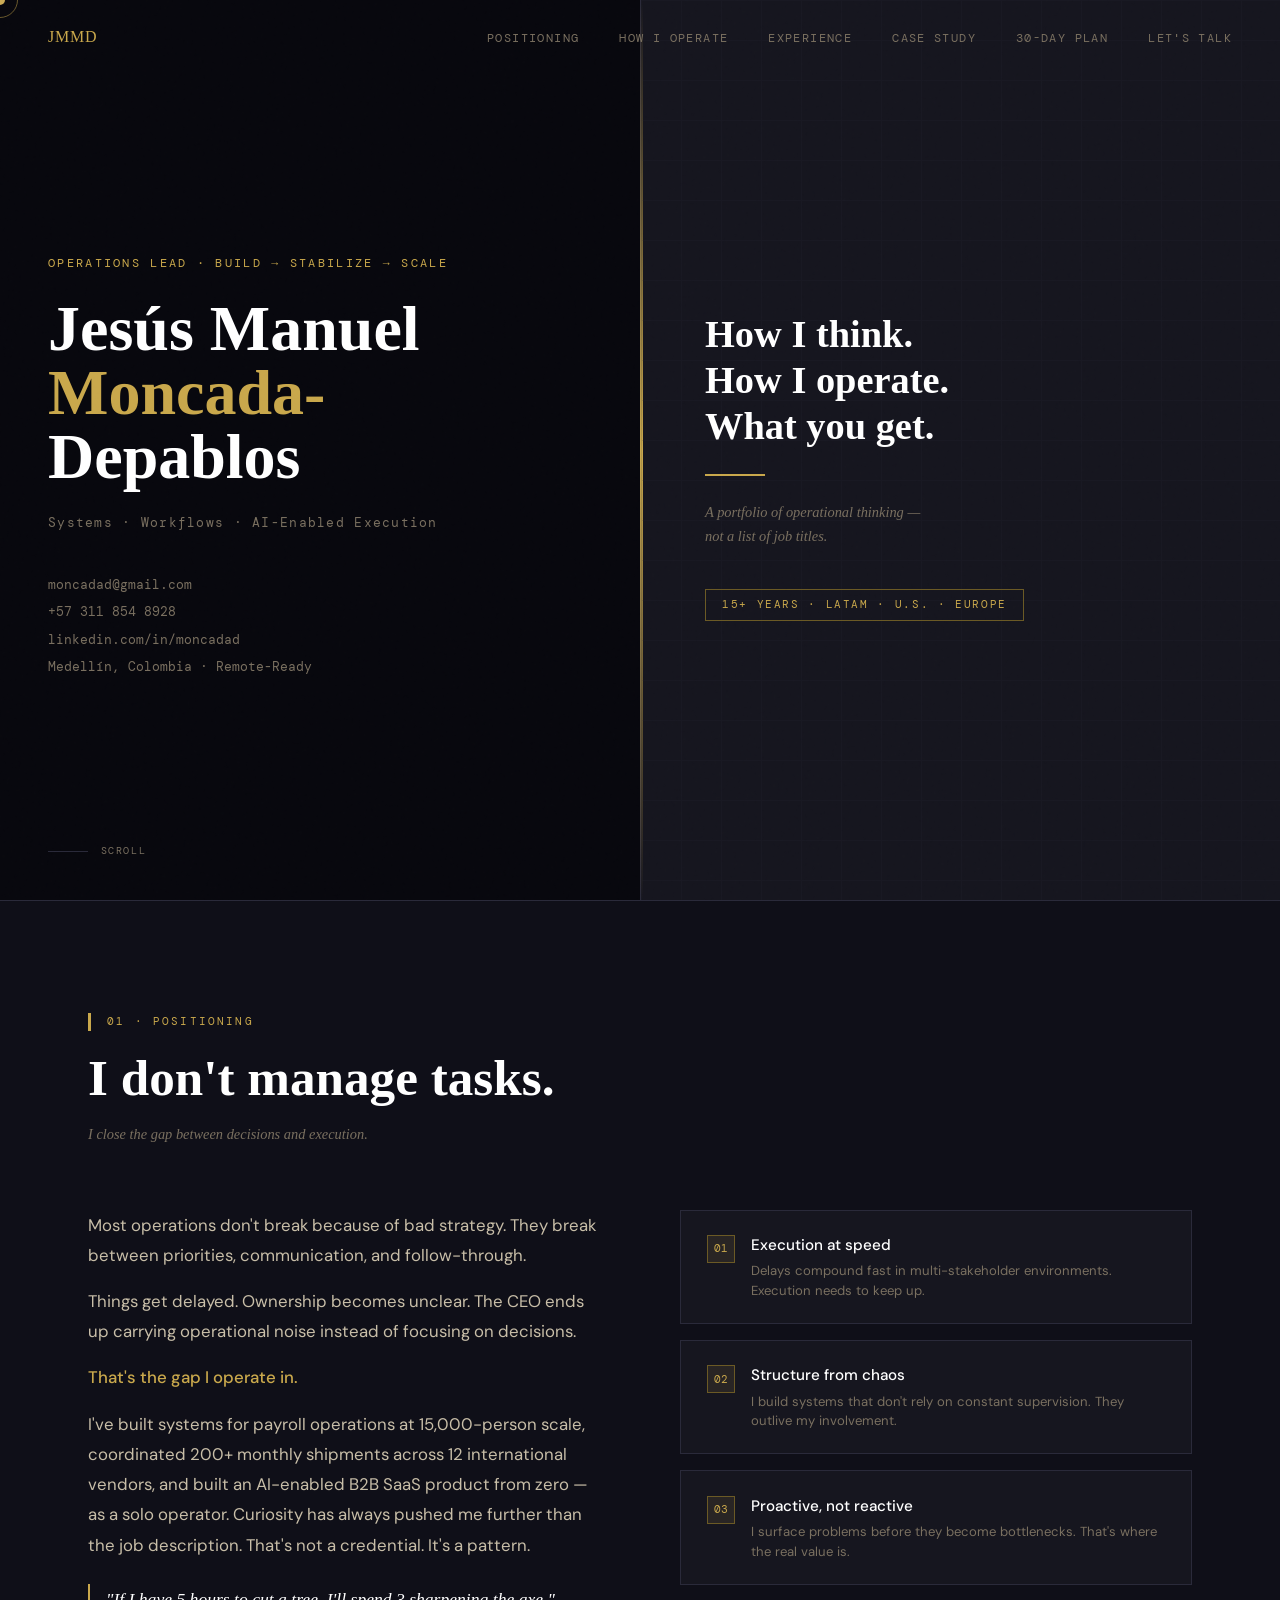
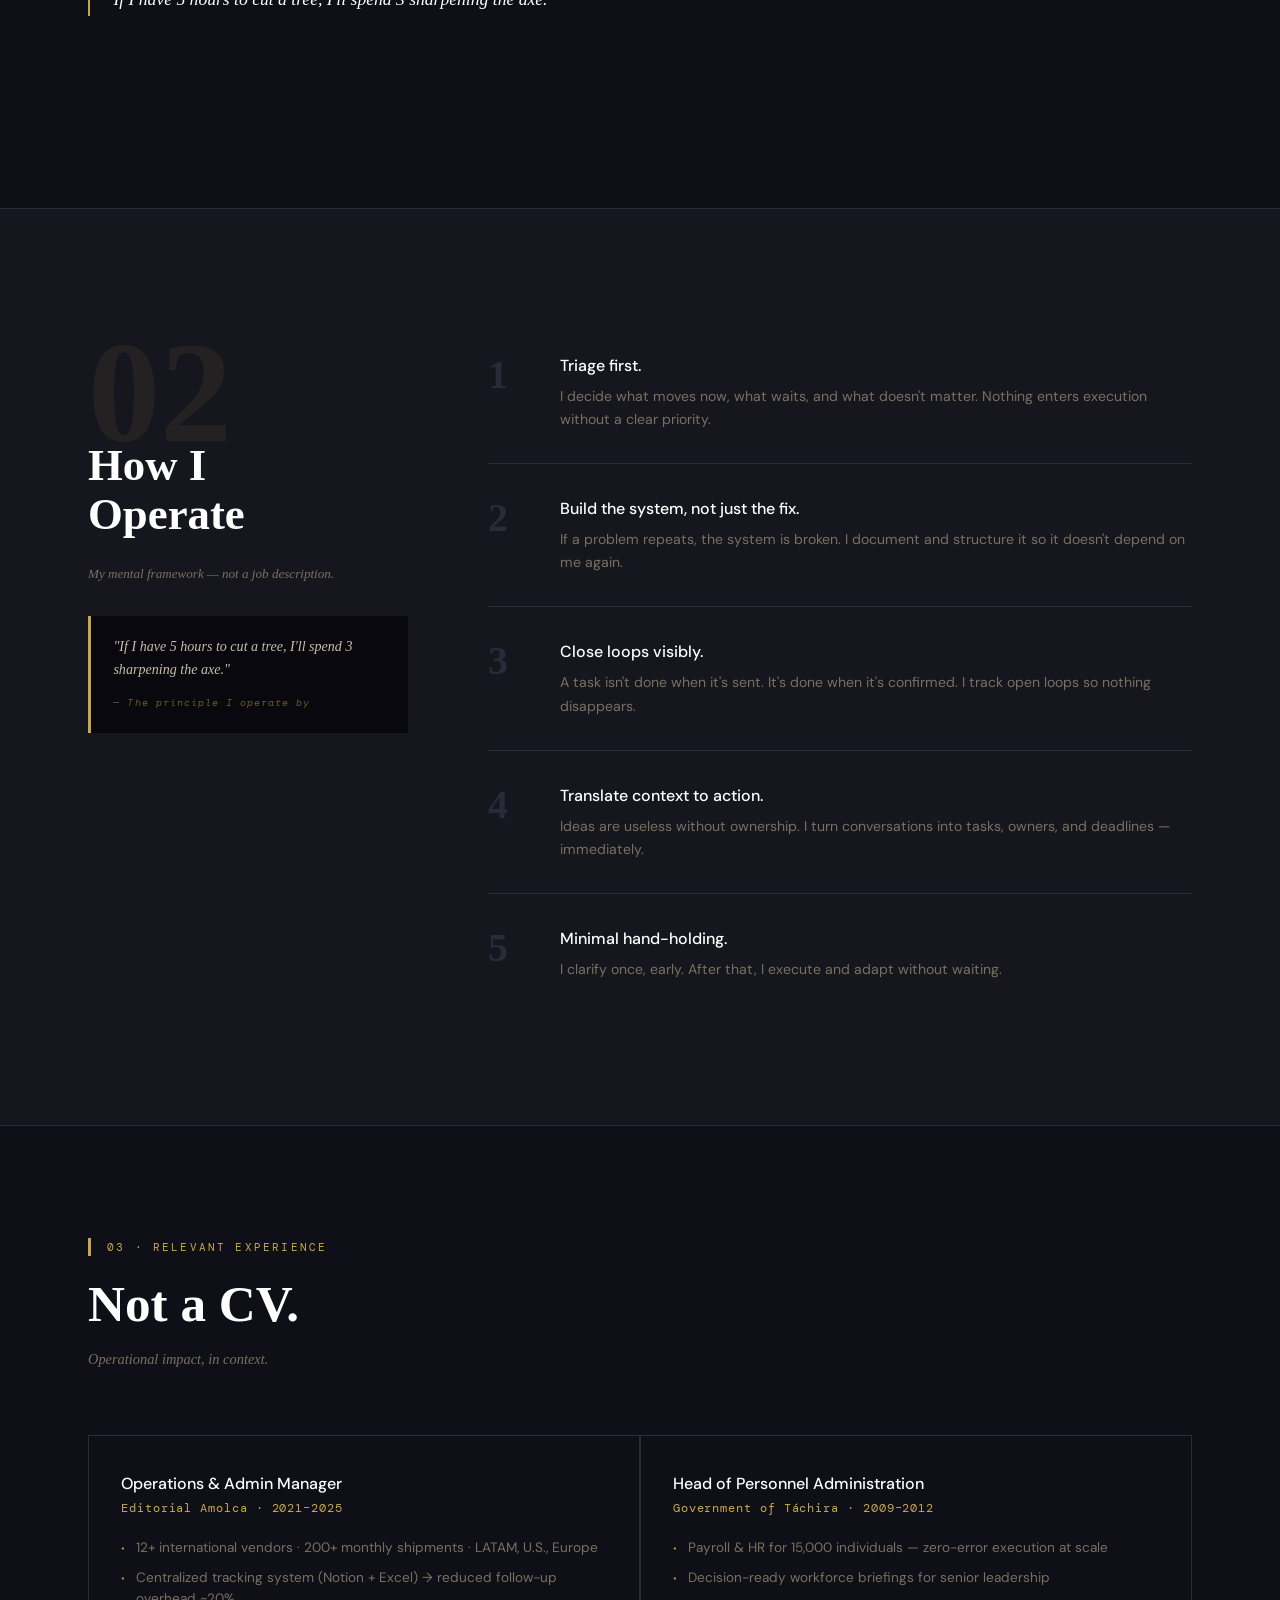
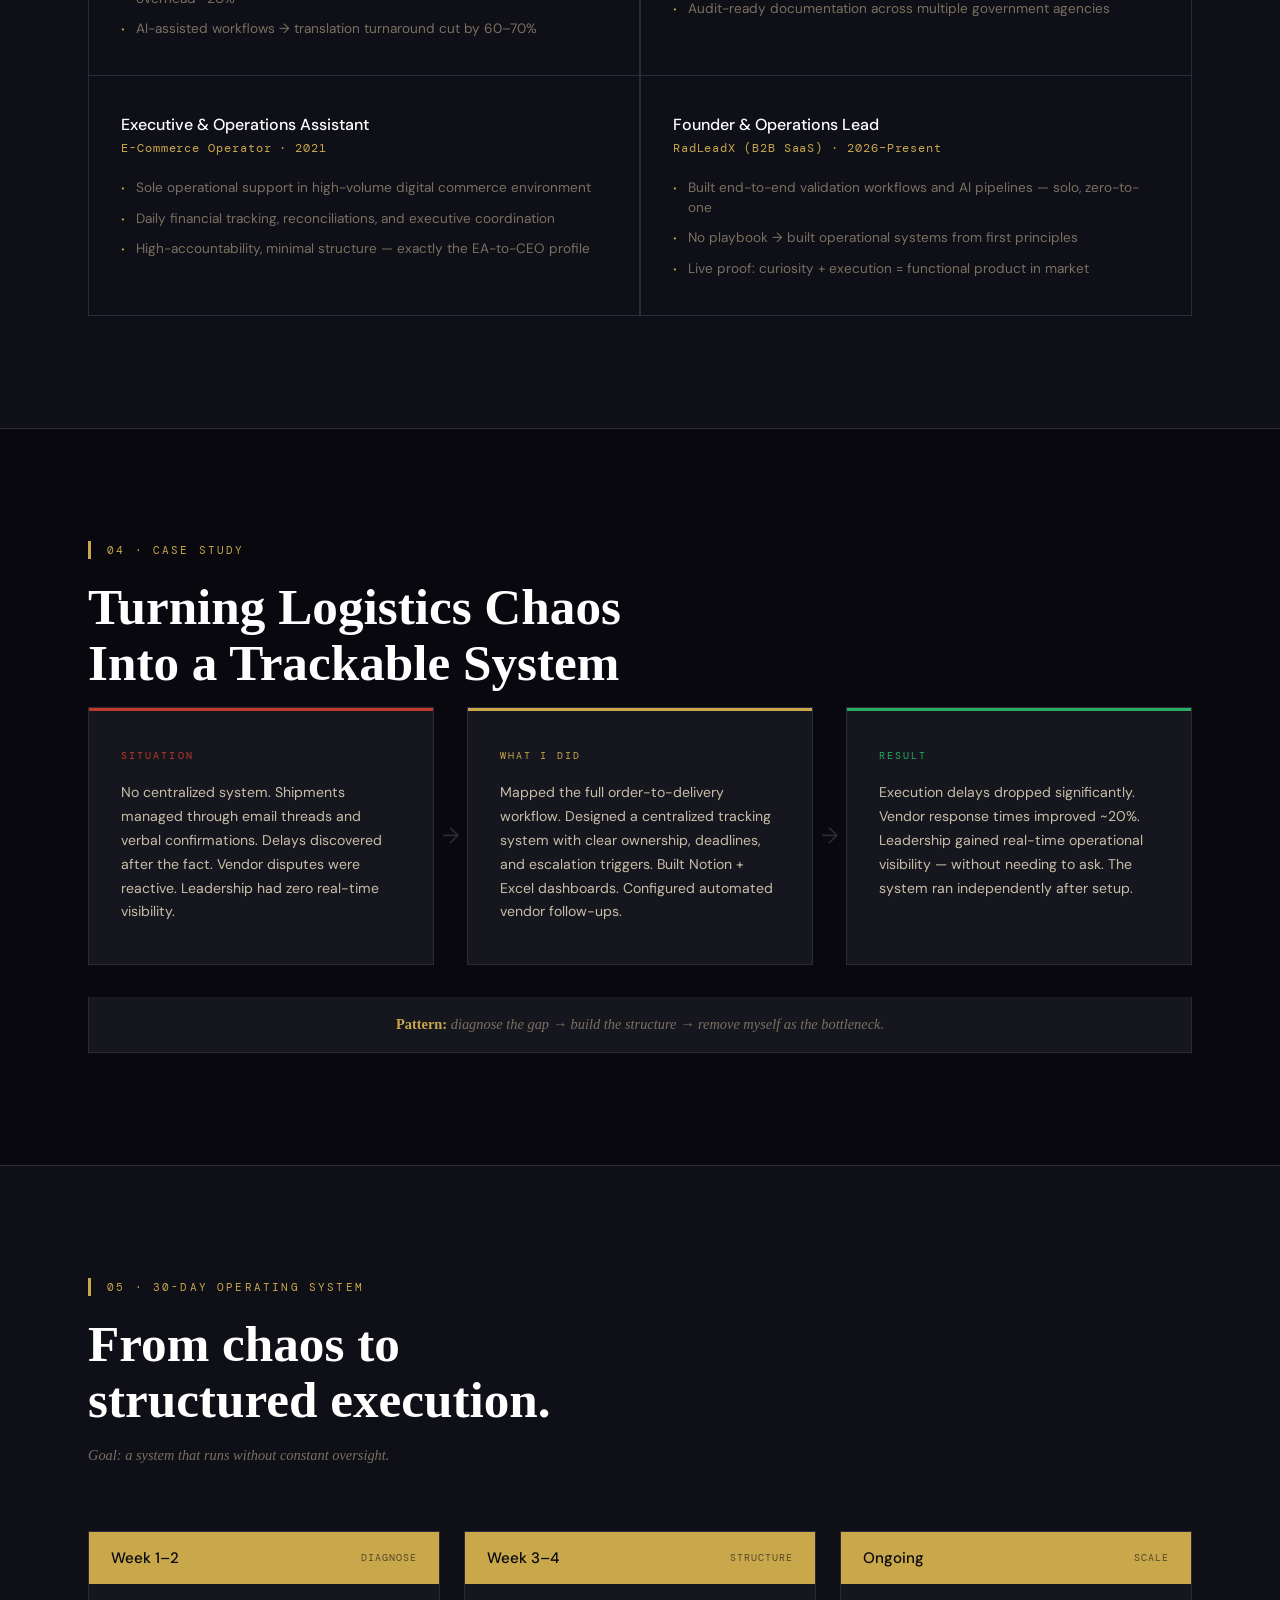
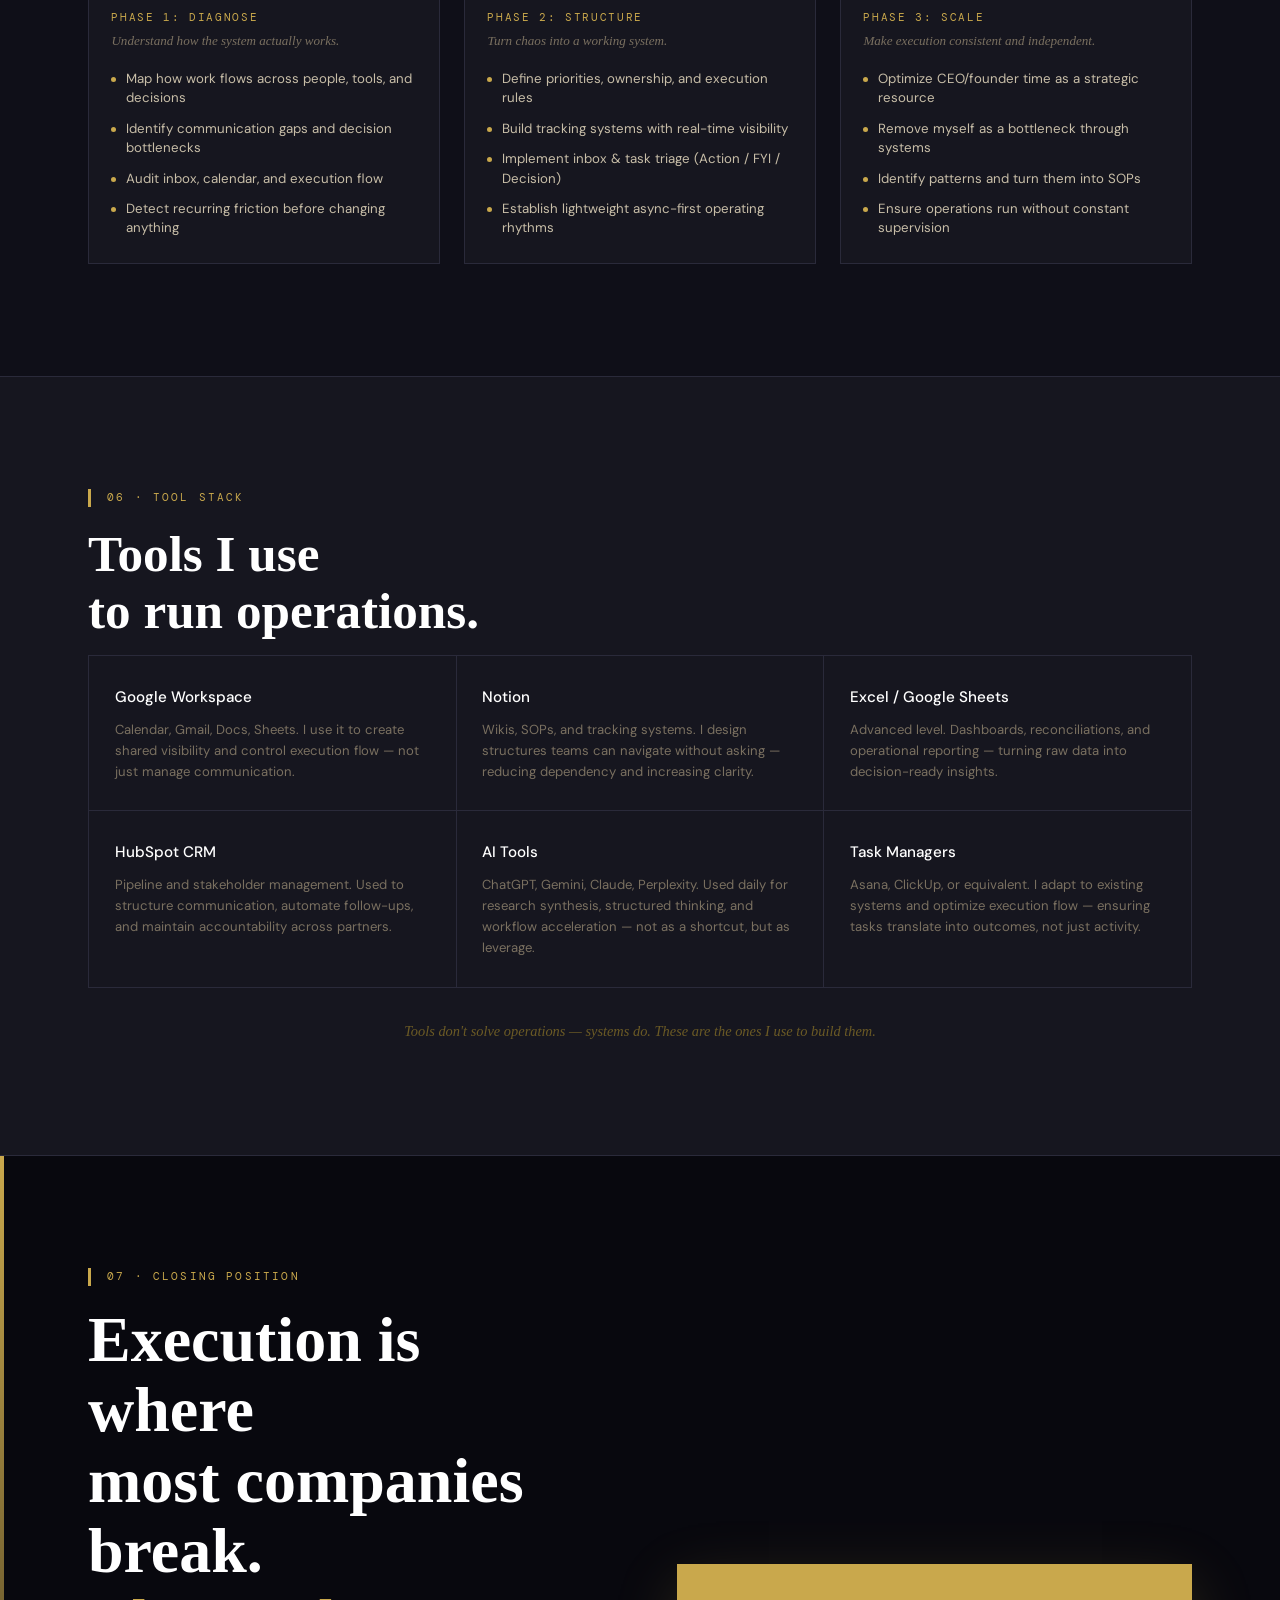
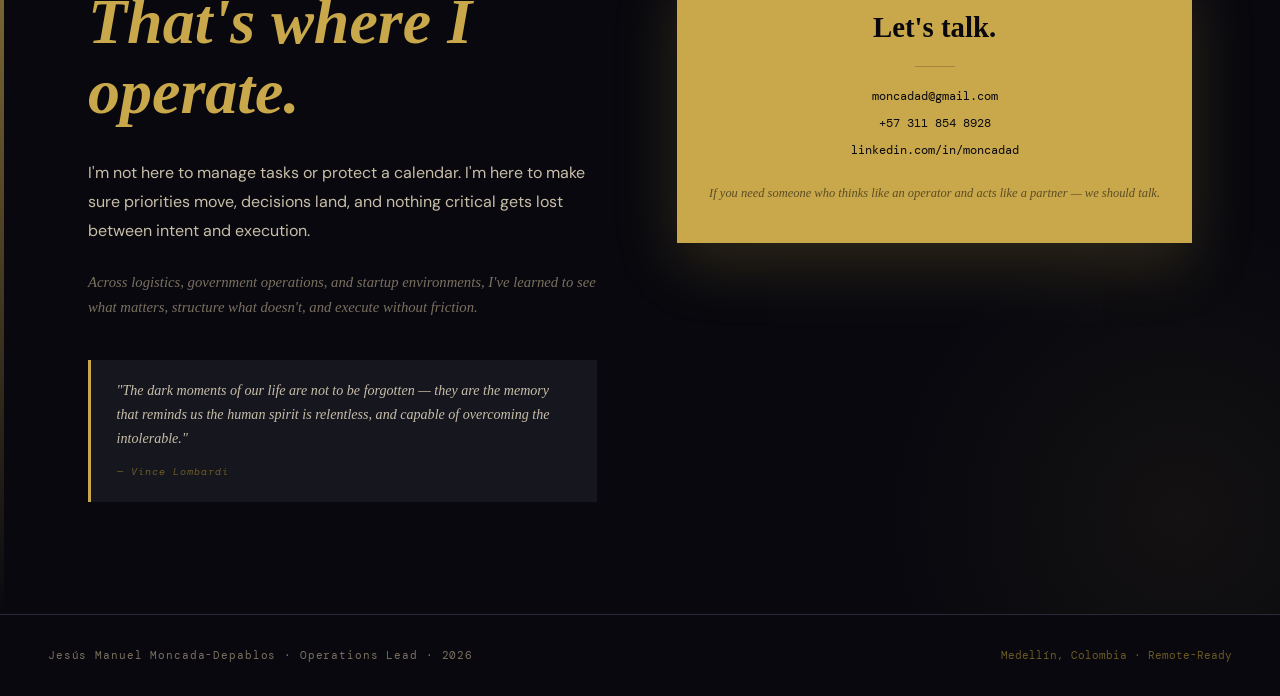
==== index.html @ ebe4233e "Initialize portfolio project with separate HTML, CSS, JS and GitHub Pages action Co-authored-by: mon" ====
<!DOCTYPE html>
<html lang="en">
<head>
<meta charset="UTF-8">
<meta name="viewport" content="width=device-width, initial-scale=1.0">
<title>Jesús Manuel Moncada-Depablos — Operations Lead</title>
<link rel="preconnect" href="https://fonts.googleapis.com">
<link rel="preconnect" href="https://fonts.gstatic.com" crossorigin>
<link href="https://fonts.googleapis.com/css2?family=DM+Sans:wght@300;400;500&family=DM+Mono:wght@400;500&display=swap" rel="stylesheet">
<link rel="stylesheet" href="style.css">
</head>
<body>

<!-- Custom cursor -->
<div class="cursor" id="cursor"></div>
<div class="cursor-ring" id="cursorRing"></div>

<!-- Progress bar -->
<div id="progress"></div>

<!-- Navigation -->
<nav id="nav">
  <a class="nav-logo" href="#hero">JMMD</a>
  <ul class="nav-links">
    <li><a href="#positioning">Positioning</a></li>
    <li><a href="#operate">How I Operate</a></li>
    <li><a href="#experience">Experience</a></li>
    <li><a href="#casestudy">Case Study</a></li>
    <li><a href="#system">30-Day Plan</a></li>
    <li><a href="#closing">Let's Talk</a></li>
  </ul>
</nav>

<!-- ══ HERO ══════════════════════════════════════════════════════ -->
<section id="hero">
  <div class="hero-left">
    <div class="hero-eyebrow">Operations Lead · Build → Stabilize → Scale</div>
    <h1 class="hero-name">Jesús Manuel<br><span>Moncada-</span><br>Depablos</h1>
    <div class="hero-role">Systems · Workflows · AI-Enabled Execution</div>
    <div class="hero-contact">
      <a href="mailto:moncadad@gmail.com">moncadad@gmail.com</a>
      <a href="tel:+573118548928">+57 311 854 8928</a>
      <a href="https://linkedin.com/in/moncadad" target="_blank">linkedin.com/in/moncadad</a>
      <a>Medellín, Colombia · Remote-Ready</a>
    </div>
    <div class="scroll-hint">
      <div class="scroll-line"></div>
      <span>Scroll</span>
    </div>
  </div>
  <div class="hero-right">
    <h2 class="hero-statement">How I think.<br>How I operate.<br>What you get.</h2>
    <div class="hero-divider"></div>
    <p class="hero-sub">A portfolio of operational thinking —<br>not a list of job titles.</p>
    <div class="hero-tag">15+ Years · LATAM · U.S. · Europe</div>
  </div>
</section>

<!-- ══ 01 POSITIONING ═════════════════════════════════════════════ -->
<section id="positioning">
  <div class="section-inner">
    <div class="section-tag reveal">01 · Positioning</div>
    <h2 class="section-title reveal">I don't manage tasks.</h2>
    <p class="section-sub reveal">I close the gap between decisions and execution.</p>

    <div class="positioning-grid">
      <div class="positioning-body reveal">
        <p>Most operations don't break because of bad strategy. They break between priorities, communication, and follow-through.</p>
        <p>Things get delayed. Ownership becomes unclear. The CEO ends up carrying operational noise instead of focusing on decisions.</p>
        <p><strong>That's the gap I operate in.</strong></p>
        <p>I've built systems for payroll operations at 15,000-person scale, coordinated 200+ monthly shipments across 12 international vendors, and built an AI-enabled B2B SaaS product from zero — as a solo operator. Curiosity has always pushed me further than the job description. That's not a credential. It's a pattern.</p>
        <p>"If I have 5 hours to cut a tree, I'll spend 3 sharpening the axe."</p>
      </div>

      <div class="pillars">
        <div class="pillar reveal reveal-delay-1">
          <div class="pillar-num">01</div>
          <div>
            <div class="pillar-title">Execution at speed</div>
            <div class="pillar-desc">Delays compound fast in multi-stakeholder environments. Execution needs to keep up.</div>
          </div>
        </div>
        <div class="pillar reveal reveal-delay-2">
          <div class="pillar-num">02</div>
          <div>
            <div class="pillar-title">Structure from chaos</div>
            <div class="pillar-desc">I build systems that don't rely on constant supervision. They outlive my involvement.</div>
          </div>
        </div>
        <div class="pillar reveal reveal-delay-3">
          <div class="pillar-num">03</div>
          <div>
            <div class="pillar-title">Proactive, not reactive</div>
            <div class="pillar-desc">I surface problems before they become bottlenecks. That's where the real value is.</div>
          </div>
        </div>
      </div>
    </div>
  </div>
</section>

<!-- ══ 02 HOW I OPERATE ═══════════════════════════════════════════ -->
<section id="operate">
  <div class="section-inner">
    <div class="operate-layout">
      <div class="operate-sidebar reveal">
        <div class="operate-number">02</div>
        <h2 class="operate-title">How I<br>Operate</h2>
        <p class="operate-subtitle">My mental framework — not a job description.</p>
        <div class="axe-quote">
          <p>"If I have 5 hours to cut a tree, I'll spend 3 sharpening the axe."</p>
          <cite>— The principle I operate by</cite>
        </div>
      </div>

      <div class="principles">
        <div class="principle reveal reveal-delay-1">
          <div class="principle-num">1</div>
          <div>
            <div class="principle-label">Triage first.</div>
            <div class="principle-desc">I decide what moves now, what waits, and what doesn't matter. Nothing enters execution without a clear priority.</div>
          </div>
        </div>
        <div class="principle reveal reveal-delay-2">
          <div class="principle-num">2</div>
          <div>
            <div class="principle-label">Build the system, not just the fix.</div>
            <div class="principle-desc">If a problem repeats, the system is broken. I document and structure it so it doesn't depend on me again.</div>
          </div>
        </div>
        <div class="principle reveal reveal-delay-3">
          <div class="principle-num">3</div>
          <div>
            <div class="principle-label">Close loops visibly.</div>
            <div class="principle-desc">A task isn't done when it's sent. It's done when it's confirmed. I track open loops so nothing disappears.</div>
          </div>
        </div>
        <div class="principle reveal reveal-delay-4">
          <div class="principle-num">4</div>
          <div>
            <div class="principle-label">Translate context to action.</div>
            <div class="principle-desc">Ideas are useless without ownership. I turn conversations into tasks, owners, and deadlines — immediately.</div>
          </div>
        </div>
        <div class="principle reveal reveal-delay-5">
          <div class="principle-num">5</div>
          <div>
            <div class="principle-label">Minimal hand-holding.</div>
            <div class="principle-desc">I clarify once, early. After that, I execute and adapt without waiting.</div>
          </div>
        </div>
      </div>
    </div>
  </div>
</section>

<!-- ══ 03 EXPERIENCE ══════════════════════════════════════════════ -->
<section id="experience">
  <div class="section-inner">
    <div class="section-tag reveal">03 · Relevant Experience</div>
    <h2 class="section-title reveal">Not a CV.</h2>
    <p class="section-sub reveal">Operational impact, in context.</p>

    <div class="exp-grid">
      <div class="exp-card reveal reveal-delay-1">
        <div class="exp-role">Operations & Admin Manager</div>
        <div class="exp-company">Editorial Amolca · 2021–2025</div>
        <ul class="exp-bullets">
          <li>12+ international vendors · 200+ monthly shipments · LATAM, U.S., Europe</li>
          <li>Centralized tracking system (Notion + Excel) → reduced follow-up overhead ~20%</li>
          <li>AI-assisted workflows → translation turnaround cut by 60–70%</li>
        </ul>
      </div>
      <div class="exp-card reveal reveal-delay-2">
        <div class="exp-role">Head of Personnel Administration</div>
        <div class="exp-company">Government of Táchira · 2009–2012</div>
        <ul class="exp-bullets">
          <li>Payroll & HR for 15,000 individuals — zero-error execution at scale</li>
          <li>Decision-ready workforce briefings for senior leadership</li>
          <li>Audit-ready documentation across multiple government agencies</li>
        </ul>
      </div>
      <div class="exp-card reveal reveal-delay-3">
        <div class="exp-role">Executive & Operations Assistant</div>
        <div class="exp-company">E-Commerce Operator · 2021</div>
        <ul class="exp-bullets">
          <li>Sole operational support in high-volume digital commerce environment</li>
          <li>Daily financial tracking, reconciliations, and executive coordination</li>
          <li>High-accountability, minimal structure — exactly the EA-to-CEO profile</li>
        </ul>
      </div>
      <div class="exp-card reveal reveal-delay-4">
        <div class="exp-role">Founder & Operations Lead</div>
        <div class="exp-company">RadLeadX (B2B SaaS) · 2026–Present</div>
        <ul class="exp-bullets">
          <li>Built end-to-end validation workflows and AI pipelines — solo, zero-to-one</li>
          <li>No playbook → built operational systems from first principles</li>
          <li>Live proof: curiosity + execution = functional product in market</li>
        </ul>
      </div>
    </div>
  </div>
</section>

<!-- ══ 04 CASE STUDY ══════════════════════════════════════════════ -->
<section id="casestudy">
  <div class="section-inner">
    <div class="section-tag reveal">04 · Case Study</div>
    <h2 class="section-title reveal">Turning Logistics Chaos<br>Into a Trackable System</h2>

    <div class="case-flow reveal">
      <div class="case-col situation">
        <div class="case-label">Situation</div>
        <div class="case-body">No centralized system. Shipments managed through email threads and verbal confirmations. Delays discovered after the fact. Vendor disputes were reactive. Leadership had zero real-time visibility.</div>
      </div>
      <div class="case-arrow">→</div>
      <div class="case-col action">
        <div class="case-label">What I Did</div>
        <div class="case-body">Mapped the full order-to-delivery workflow. Designed a centralized tracking system with clear ownership, deadlines, and escalation triggers. Built Notion + Excel dashboards. Configured automated vendor follow-ups.</div>
      </div>
      <div class="case-arrow">→</div>
      <div class="case-col result">
        <div class="case-label">Result</div>
        <div class="case-body">Execution delays dropped significantly. Vendor response times improved ~20%. Leadership gained real-time operational visibility — without needing to ask. The system ran independently after setup.</div>
      </div>
    </div>
    <div class="case-pattern reveal">
      <strong>Pattern:</strong> diagnose the gap → build the structure → remove myself as the bottleneck.
    </div>
  </div>
</section>

<!-- ══ 05 30-DAY SYSTEM ═══════════════════════════════════════════ -->
<section id="system">
  <div class="section-inner">
    <div class="section-tag reveal">05 · 30-Day Operating System</div>
    <h2 class="section-title reveal">From chaos to<br>structured execution.</h2>
    <p class="section-sub reveal">Goal: a system that runs without constant oversight.</p>

    <div class="phases">
      <div class="phase reveal reveal-delay-1">
        <div class="phase-header">
          <span class="phase-period">Week 1–2</span>
          <span class="phase-tag">Diagnose</span>
        </div>
        <div class="phase-body">
          <div class="phase-name">Phase 1: Diagnose</div>
          <div class="phase-goal">Understand how the system actually works.</div>
          <ul class="phase-items">
            <li>Map how work flows across people, tools, and decisions</li>
            <li>Identify communication gaps and decision bottlenecks</li>
            <li>Audit inbox, calendar, and execution flow</li>
            <li>Detect recurring friction before changing anything</li>
          </ul>
        </div>
      </div>
      <div class="phase reveal reveal-delay-2">
        <div class="phase-header">
          <span class="phase-period">Week 3–4</span>
          <span class="phase-tag">Structure</span>
        </div>
        <div class="phase-body">
          <div class="phase-name">Phase 2: Structure</div>
          <div class="phase-goal">Turn chaos into a working system.</div>
          <ul class="phase-items">
            <li>Define priorities, ownership, and execution rules</li>
            <li>Build tracking systems with real-time visibility</li>
            <li>Implement inbox & task triage (Action / FYI / Decision)</li>
            <li>Establish lightweight async-first operating rhythms</li>
          </ul>
        </div>
      </div>
      <div class="phase reveal reveal-delay-3">
        <div class="phase-header">
          <span class="phase-period">Ongoing</span>
          <span class="phase-tag">Scale</span>
        </div>
        <div class="phase-body">
          <div class="phase-name">Phase 3: Scale</div>
          <div class="phase-goal">Make execution consistent and independent.</div>
          <ul class="phase-items">
            <li>Optimize CEO/founder time as a strategic resource</li>
            <li>Remove myself as a bottleneck through systems</li>
            <li>Identify patterns and turn them into SOPs</li>
            <li>Ensure operations run without constant supervision</li>
          </ul>
        </div>
      </div>
    </div>
  </div>
</section>

<!-- ══ 06 TOOLS ═══════════════════════════════════════════════════ -->
<section id="tools">
  <div class="section-inner">
    <div class="section-tag reveal">06 · Tool Stack</div>
    <h2 class="section-title reveal">Tools I use<br>to run operations.</h2>

    <div class="tools-grid">
      <div class="tool-card reveal reveal-delay-1">
        <div class="tool-name">Google Workspace</div>
        <div class="tool-desc">Calendar, Gmail, Docs, Sheets. I use it to create shared visibility and control execution flow — not just manage communication.</div>
      </div>
      <div class="tool-card reveal reveal-delay-2">
        <div class="tool-name">Notion</div>
        <div class="tool-desc">Wikis, SOPs, and tracking systems. I design structures teams can navigate without asking — reducing dependency and increasing clarity.</div>
      </div>
      <div class="tool-card reveal reveal-delay-3">
        <div class="tool-name">Excel / Google Sheets</div>
        <div class="tool-desc">Advanced level. Dashboards, reconciliations, and operational reporting — turning raw data into decision-ready insights.</div>
      </div>
      <div class="tool-card reveal reveal-delay-4">
        <div class="tool-name">HubSpot CRM</div>
        <div class="tool-desc">Pipeline and stakeholder management. Used to structure communication, automate follow-ups, and maintain accountability across partners.</div>
      </div>
      <div class="tool-card reveal reveal-delay-5">
        <div class="tool-name">AI Tools</div>
        <div class="tool-desc">ChatGPT, Gemini, Claude, Perplexity. Used daily for research synthesis, structured thinking, and workflow acceleration — not as a shortcut, but as leverage.</div>
      </div>
      <div class="tool-card reveal reveal-delay-1">
        <div class="tool-name">Task Managers</div>
        <div class="tool-desc">Asana, ClickUp, or equivalent. I adapt to existing systems and optimize execution flow — ensuring tasks translate into outcomes, not just activity.</div>
      </div>
    </div>
    <p class="tools-note reveal">Tools don't solve operations — systems do. These are the ones I use to build them.</p>
  </div>
</section>

<!-- ══ 07 CLOSING ═════════════════════════════════════════════════ -->
<section id="closing">
  <div class="section-inner">
    <div class="section-tag reveal">07 · Closing Position</div>
    <div class="closing-grid">
      <div class="closing-main">
        <h2 class="closing-big reveal">Execution is where<br>most companies break.<br><em style="color:var(--gold)">That's where I operate.</em></h2>
        <p class="closing-body reveal">I'm not here to manage tasks or protect a calendar. I'm here to make sure priorities move, decisions land, and nothing critical gets lost between intent and execution.</p>
        <p class="closing-italic reveal">Across logistics, government operations, and startup environments, I've learned to see what matters, structure what doesn't, and execute without friction.</p>
        <div class="lombardi reveal">
          <p>"The dark moments of our life are not to be forgotten — they are the memory that reminds us the human spirit is relentless, and capable of overcoming the intolerable."</p>
          <cite>— Vince Lombardi</cite>
        </div>
      </div>
      <div class="closing-cta reveal">
        <div class="cta-heading">Let's talk.</div>
        <div class="cta-divider"></div>
        <div class="cta-links">
          <a href="mailto:moncadad@gmail.com">moncadad@gmail.com</a>
          <a href="tel:+573118548928">+57 311 854 8928</a>
          <a href="https://linkedin.com/in/moncadad" target="_blank">linkedin.com/in/moncadad</a>
        </div>
        <p class="cta-note">If you need someone who thinks like an operator and acts like a partner — we should talk.</p>
      </div>
    </div>
  </div>
</section>

<!-- Footer -->
<footer>
  <p>Jesús Manuel Moncada-Depablos · Operations Lead · 2026</p>
  <span>Medellín, Colombia · Remote-Ready</span>
</footer>

<script src="script.js" defer></script>
</body>
</html>
---- style.css ----
/* ── RESET & VARS ─────────────────────────────────────────────── */
*, *::before, *::after { box-sizing: border-box; margin: 0; padding: 0; }

:root {
  --black:   #08080E;
  --dark:    #0F0F18;
  --mid:     #16161F;
  --card:    #1C1C28;
  --border:  #2A2A3A;
  --gold:    #C9A84C;
  --gold-lt: #F0D080;
  --gold-dim:#6B5A25;
  --white:   #FFFFFF;
  --offwht:  #F5F0E8;
  --light:   #C8BEA8;
  --muted:   #7A7060;
  --font-display: Georgia, serif;
  --font-body:    'DM Sans', sans-serif;
  --font-mono:    'DM Mono', monospace;
}

html { scroll-behavior: smooth; }

body {
  background: var(--black);
  color: var(--light);
  font-family: var(--font-body);
  font-size: 16px;
  line-height: 1.6;
  overflow-x: hidden;
  cursor: none;
}

/* ── CUSTOM CURSOR ───────────────────────────────────────────── */
.cursor {
  position: fixed;
  width: 10px; height: 10px;
  background: var(--gold);
  border-radius: 50%;
  pointer-events: none;
  z-index: 9999;
  transform: translate(-50%, -50%);
  transition: transform 0.08s ease, width 0.2s ease, height 0.2s ease, opacity 0.2s;
  mix-blend-mode: screen;
}
.cursor-ring {
  position: fixed;
  width: 36px; height: 36px;
  border: 1px solid var(--gold);
  border-radius: 50%;
  pointer-events: none;
  z-index: 9998;
  transform: translate(-50%, -50%);
  transition: transform 0.18s ease, width 0.3s ease, height 0.3s ease, opacity 0.3s, border-color 0.3s;
  opacity: 0.5;
}
body:hover .cursor { opacity: 1; }

/* ── GRAIN OVERLAY ───────────────────────────────────────────── */
body::before {
  content: '';
  position: fixed;
  inset: 0;
  background-image: url("data:image/svg+xml,%3Csvg viewBox='0 0 256 256' xmlns='http://www.w3.org/2000/svg'%3E%3Cfilter id='noise'%3E%3CfeTurbulence type='fractalNoise' baseFrequency='0.9' numOctaves='4' stitchTiles='stitch'/%3E%3C/filter%3E%3Crect width='100%25' height='100%25' filter='url(%23noise)' opacity='0.4'/%3E%3C/svg%3E");
  opacity: 0.025;
  pointer-events: none;
  z-index: 1000;
}

/* ── PROGRESS BAR ────────────────────────────────────────────── */
#progress {
  position: fixed;
  top: 0; left: 0;
  height: 2px;
  background: linear-gradient(90deg, var(--gold-dim), var(--gold), var(--gold-lt));
  width: 0%;
  z-index: 500;
  transition: width 0.1s ease;
}

/* ── NAV ─────────────────────────────────────────────────────── */
nav {
  position: fixed;
  top: 0; left: 0; right: 0;
  z-index: 400;
  display: flex;
  justify-content: space-between;
  align-items: center;
  padding: 1.5rem 3rem;
  background: transparent;
  transition: background 0.4s ease, backdrop-filter 0.4s ease;
}
nav.scrolled {
  background: rgba(8,8,14,0.92);
  backdrop-filter: blur(16px);
  border-bottom: 1px solid var(--border);
}
.nav-logo {
  font-family: var(--font-display);
  font-size: 1rem;
  color: var(--gold);
  letter-spacing: 0.05em;
  text-decoration: none;
}
.nav-links {
  display: flex;
  gap: 2.5rem;
  list-style: none;
}
.nav-links a {
  font-size: 0.72rem;
  font-family: var(--font-mono);
  color: var(--muted);
  text-decoration: none;
  letter-spacing: 0.12em;
  text-transform: uppercase;
  transition: color 0.2s;
}
.nav-links a:hover { color: var(--gold); }

/* ── HERO ─────────────────────────────────────────────────────── */
#hero {
  min-height: 100vh;
  display: grid;
  grid-template-columns: 1fr 1fr;
  position: relative;
  overflow: hidden;
}

.hero-left {
  display: flex;
  flex-direction: column;
  justify-content: center;
  padding: 8rem 4rem 6rem 3rem;
  position: relative;
  z-index: 2;
}

.hero-right {
  display: flex;
  flex-direction: column;
  justify-content: center;
  align-items: flex-start;
  padding: 8rem 3rem 6rem 4rem;
  background: var(--mid);
  position: relative;
  border-left: 1px solid var(--border);
}

/* Animated gold vertical line (right edge of left panel) */
.hero-right::before {
  content: '';
  position: absolute;
  left: -1px; top: 0;
  width: 3px; height: 0;
  background: linear-gradient(180deg, transparent, var(--gold), transparent);
  animation: lineGrow 1.8s ease 0.8s forwards;
}
@keyframes lineGrow {
  to { height: 100%; }
}

/* Subtle grid pattern on right */
.hero-right::after {
  content: '';
  position: absolute;
  inset: 0;
  background-image:
    linear-gradient(var(--border) 1px, transparent 1px),
    linear-gradient(90deg, var(--border) 1px, transparent 1px);
  background-size: 40px 40px;
  opacity: 0.15;
  pointer-events: none;
}

.hero-eyebrow {
  font-family: var(--font-mono);
  font-size: 0.72rem;
  color: var(--gold);
  letter-spacing: 0.2em;
  text-transform: uppercase;
  margin-bottom: 1.5rem;
  opacity: 0;
  animation: fadeUp 0.7s ease 0.3s forwards;
}

.hero-name {
  font-family: var(--font-display);
  font-size: clamp(3rem, 5vw, 5.5rem);
  font-weight: 900;
  color: var(--white);
  line-height: 1.0;
  margin-bottom: 1.5rem;
  opacity: 0;
  animation: fadeUp 0.8s ease 0.5s forwards;
}

.hero-name span { color: var(--gold); }

.hero-role {
  font-family: var(--font-mono);
  font-size: 0.8rem;
  color: var(--muted);
  letter-spacing: 0.1em;
  margin-bottom: 2.5rem;
  opacity: 0;
  animation: fadeUp 0.8s ease 0.7s forwards;
}

.hero-contact {
  display: flex;
  flex-direction: column;
  gap: 0.4rem;
  opacity: 0;
  animation: fadeUp 0.8s ease 0.9s forwards;
}
.hero-contact a {
  font-size: 0.82rem;
  color: var(--muted);
  text-decoration: none;
  transition: color 0.2s;
  font-family: var(--font-mono);
}
.hero-contact a:hover { color: var(--gold); }

/* Right side hero content */
.hero-statement {
  font-family: var(--font-display);
  font-size: clamp(2rem, 3vw, 3.2rem);
  font-weight: 700;
  color: var(--white);
  line-height: 1.2;
  margin-bottom: 1.5rem;
  position: relative;
  z-index: 1;
  opacity: 0;
  animation: fadeUp 0.9s ease 1.0s forwards;
}

.hero-sub {
  font-size: 0.9rem;
  color: var(--muted);
  font-style: italic;
  font-family: var(--font-display);
  max-width: 380px;
  line-height: 1.7;
  position: relative;
  z-index: 1;
  opacity: 0;
  animation: fadeUp 0.9s ease 1.2s forwards;
  margin-bottom: 2.5rem;
}

.hero-divider {
  width: 60px; height: 2px;
  background: var(--gold);
  opacity: 0;
  animation: fadeUp 0.8s ease 1.1s forwards;
  margin-bottom: 1.5rem;
  position: relative;
  z-index: 1;
}

.hero-tag {
  font-family: var(--font-mono);
  font-size: 0.68rem;
  color: var(--gold);
  letter-spacing: 0.15em;
  text-transform: uppercase;
  border: 1px solid var(--gold-dim);
  padding: 0.4rem 1rem;
  display: inline-block;
  opacity: 0;
  animation: fadeUp 0.8s ease 1.4s forwards;
  position: relative;
  z-index: 1;
}

/* Scroll indicator */
.scroll-hint {
  position: absolute;
  bottom: 2.5rem;
  left: 3rem;
  display: flex;
  align-items: center;
  gap: 0.8rem;
  opacity: 0;
  animation: fadeUp 1s ease 1.8s forwards;
}
.scroll-hint span {
  font-family: var(--font-mono);
  font-size: 0.65rem;
  color: var(--muted);
  letter-spacing: 0.15em;
  text-transform: uppercase;
}
.scroll-line {
  width: 40px; height: 1px;
  background: var(--border);
  position: relative;
  overflow: hidden;
}
.scroll-line::after {
  content: '';
  position: absolute;
  left: -100%;
  top: 0; width: 100%; height: 100%;
  background: var(--gold);
  animation: scrollPulse 2s ease-in-out 2s infinite;
}
@keyframes scrollPulse {
  0% { left: -100%; }
  50% { left: 0; }
  100% { left: 100%; }
}

/* ── SHARED SECTION STYLES ───────────────────────────────────── */
section { position: relative; }

.section-inner {
  max-width: 1200px;
  margin: 0 auto;
  padding: 7rem 3rem;
}

.section-tag {
  font-family: var(--font-mono);
  font-size: 0.68rem;
  color: var(--gold);
  letter-spacing: 0.2em;
  text-transform: uppercase;
  display: flex;
  align-items: center;
  gap: 1rem;
  margin-bottom: 1.2rem;
}
.section-tag::before {
  content: '';
  display: block;
  width: 3px; height: 18px;
  background: var(--gold);
}

.section-title {
  font-family: var(--font-display);
  font-size: clamp(2.2rem, 4vw, 3.8rem);
  font-weight: 900;
  color: var(--white);
  line-height: 1.1;
  margin-bottom: 1rem;
}

.section-sub {
  font-size: 0.9rem;
  color: var(--muted);
  font-style: italic;
  font-family: var(--font-display);
  margin-bottom: 4rem;
}

/* Reveal animation */
.reveal {
  opacity: 0;
  transform: translateY(40px);
  transition: opacity 0.8s ease, transform 0.8s ease;
}
.reveal.visible {
  opacity: 1;
  transform: translateY(0);
}
.reveal-delay-1 { transition-delay: 0.1s; }
.reveal-delay-2 { transition-delay: 0.2s; }
.reveal-delay-3 { transition-delay: 0.3s; }
.reveal-delay-4 { transition-delay: 0.4s; }
.reveal-delay-5 { transition-delay: 0.5s; }

/* ── 01 POSITIONING ─────────────────────────────────────────── */
#positioning {
  background: var(--dark);
  border-top: 1px solid var(--border);
}

.positioning-grid {
  display: grid;
  grid-template-columns: 1fr 1fr;
  gap: 5rem;
  align-items: start;
  margin-bottom: 4rem;
}

.positioning-body {
  font-size: 1.05rem;
  line-height: 1.8;
  color: var(--light);
}
.positioning-body p { margin-bottom: 1rem; }
.positioning-body strong { color: var(--gold); font-weight: 500; }

.positioning-body p:last-child {
  font-size: 1.1rem;
  color: var(--white);
  font-family: var(--font-display);
  font-style: italic;
  margin-top: 1.5rem;
  padding-left: 1rem;
  border-left: 2px solid var(--gold);
}

.pillars {
  display: flex;
  flex-direction: column;
  gap: 1rem;
}

.pillar {
  background: var(--mid);
  border: 1px solid var(--border);
  padding: 1.4rem 1.6rem;
  display: grid;
  grid-template-columns: auto 1fr;
  gap: 1rem;
  align-items: start;
  transition: border-color 0.3s, transform 0.3s;
  position: relative;
  overflow: hidden;
}
.pillar::before {
  content: '';
  position: absolute;
  left: 0; top: 0;
  width: 3px; height: 0;
  background: var(--gold);
  transition: height 0.4s ease;
}
.pillar:hover::before { height: 100%; }
.pillar:hover { border-color: var(--gold-dim); transform: translateX(4px); }

.pillar-num {
  font-family: var(--font-mono);
  font-size: 0.68rem;
  color: var(--gold);
  background: rgba(201,168,76,0.1);
  border: 1px solid var(--gold-dim);
  width: 28px; height: 28px;
  display: flex; align-items: center; justify-content: center;
  flex-shrink: 0;
  margin-top: 2px;
}

.pillar-title {
  font-size: 0.95rem;
  font-weight: 500;
  color: var(--white);
  margin-bottom: 0.25rem;
}
.pillar-desc {
  font-size: 0.82rem;
  color: var(--muted);
  line-height: 1.5;
}

/* ── 02 HOW I OPERATE ────────────────────────────────────────── */
#operate {
  background: var(--mid);
  border-top: 1px solid var(--border);
}

.operate-layout {
  display: grid;
  grid-template-columns: 320px 1fr;
  gap: 5rem;
  align-items: start;
}

.operate-sidebar {
  position: sticky;
  top: 6rem;
}

.operate-number {
  font-family: var(--font-display);
  font-size: 9rem;
  font-weight: 900;
  color: var(--gold);
  opacity: 0.08;
  line-height: 1;
  margin-bottom: -1.5rem;
  user-select: none;
}

.operate-title {
  font-family: var(--font-display);
  font-size: 2.8rem;
  font-weight: 900;
  color: var(--white);
  line-height: 1.1;
  margin-bottom: 1.5rem;
}

.operate-subtitle {
  font-size: 0.82rem;
  color: var(--muted);
  font-style: italic;
  font-family: var(--font-display);
  line-height: 1.6;
  margin-bottom: 2rem;
}

.axe-quote {
  background: var(--black);
  border-left: 3px solid var(--gold);
  padding: 1.2rem 1.4rem;
  margin-top: 2rem;
}
.axe-quote p {
  font-family: var(--font-display);
  font-size: 0.88rem;
  color: var(--light);
  font-style: italic;
  line-height: 1.6;
  margin-bottom: 0.5rem;
}
.axe-quote cite {
  font-family: var(--font-mono);
  font-size: 0.65rem;
  color: var(--gold-dim);
  letter-spacing: 0.1em;
}

.principles {
  display: flex;
  flex-direction: column;
  gap: 0;
}

.principle {
  display: grid;
  grid-template-columns: 48px 1fr;
  gap: 1.5rem;
  padding: 2rem 0;
  border-bottom: 1px solid var(--border);
  transition: background 0.2s;
}
.principle:last-child { border-bottom: none; }
.principle:hover .principle-num { color: var(--gold); }

.principle-num {
  font-family: var(--font-display);
  font-size: 2.5rem;
  font-weight: 900;
  color: var(--border);
  line-height: 1;
  transition: color 0.3s;
  margin-top: 2px;
}

.principle-label {
  font-weight: 500;
  color: var(--white);
  font-size: 1rem;
  margin-bottom: 0.4rem;
}
.principle-desc {
  font-size: 0.88rem;
  color: var(--muted);
  line-height: 1.65;
}

/* ── 03 EXPERIENCE ───────────────────────────────────────────── */
#experience {
  background: var(--dark);
  border-top: 1px solid var(--border);
}

.exp-grid {
  display: grid;
  grid-template-columns: 1fr 1fr;
  gap: 1.5px;
  background: var(--border);
  border: 1px solid var(--border);
  margin-top: 1rem;
}

.exp-card {
  background: var(--dark);
  padding: 2.2rem 2rem;
  position: relative;
  overflow: hidden;
  transition: background 0.3s;
}
.exp-card:hover { background: var(--mid); }

.exp-card::after {
  content: '';
  position: absolute;
  bottom: 0; left: 0;
  width: 0; height: 2px;
  background: linear-gradient(90deg, var(--gold), var(--gold-lt));
  transition: width 0.5s ease;
}
.exp-card:hover::after { width: 100%; }

.exp-role {
  font-weight: 500;
  color: var(--white);
  font-size: 1rem;
  margin-bottom: 0.2rem;
}
.exp-company {
  font-family: var(--font-mono);
  font-size: 0.72rem;
  color: var(--gold);
  letter-spacing: 0.08em;
  margin-bottom: 1.2rem;
}
.exp-bullets {
  list-style: none;
  display: flex;
  flex-direction: column;
  gap: 0.6rem;
}
.exp-bullets li {
  font-size: 0.85rem;
  color: var(--muted);
  line-height: 1.5;
  display: flex;
  gap: 0.7rem;
  align-items: flex-start;
}
.exp-bullets li::before {
  content: '·';
  color: var(--gold);
  font-size: 1.2rem;
  line-height: 1.1;
  flex-shrink: 0;
}

/* ── 04 CASE STUDY ───────────────────────────────────────────── */
#casestudy {
  background: var(--black);
  border-top: 1px solid var(--border);
}

.case-flow {
  display: grid;
  grid-template-columns: 1fr auto 1fr auto 1fr;
  gap: 0;
  align-items: stretch;
  margin-top: 1rem;
}

.case-col {
  padding: 2.5rem 2rem;
  background: var(--mid);
  border: 1px solid var(--border);
  position: relative;
}
.case-col::before {
  content: '';
  position: absolute;
  top: 0; left: 0; right: 0;
  height: 3px;
}
.case-col.situation::before { background: #C0392B; }
.case-col.action::before { background: var(--gold); }
.case-col.result::before { background: #27AE60; }

.case-arrow {
  display: flex;
  align-items: center;
  padding: 0 0.5rem;
  color: var(--border);
  font-size: 1.4rem;
}

.case-label {
  font-family: var(--font-mono);
  font-size: 0.65rem;
  letter-spacing: 0.2em;
  text-transform: uppercase;
  margin-bottom: 1rem;
}
.situation .case-label { color: #C0392B; }
.action .case-label { color: var(--gold); }
.result .case-label { color: #27AE60; }

.case-body {
  font-size: 0.88rem;
  color: var(--light);
  line-height: 1.7;
}

.case-pattern {
  margin-top: 2rem;
  font-family: var(--font-display);
  font-size: 0.9rem;
  color: var(--muted);
  font-style: italic;
  text-align: center;
  padding: 1rem;
  border: 1px solid var(--border);
  border-top: none;
  background: var(--mid);
}
.case-pattern strong { color: var(--gold); font-style: normal; }

/* ── 05 30-DAY SYSTEM ───────────────────────────────────────── */
#system {
  background: var(--dark);
  border-top: 1px solid var(--border);
}

.phases {
  display: grid;
  grid-template-columns: repeat(3, 1fr);
  gap: 1.5rem;
  margin-top: 1rem;
}

.phase {
  background: var(--mid);
  border: 1px solid var(--border);
  overflow: hidden;
  position: relative;
  transition: transform 0.3s, border-color 0.3s;
}
.phase:hover { transform: translateY(-4px); border-color: var(--gold-dim); }

.phase-header {
  background: var(--gold);
  padding: 0.85rem 1.4rem;
  display: flex;
  justify-content: space-between;
  align-items: center;
}
.phase-period {
  font-weight: 500;
  color: var(--black);
  font-size: 0.95rem;
}
.phase-tag {
  font-family: var(--font-mono);
  font-size: 0.6rem;
  color: var(--black);
  opacity: 0.6;
  letter-spacing: 0.1em;
  text-transform: uppercase;
}

.phase-body { padding: 1.6rem 1.4rem; }

.phase-name {
  font-family: var(--font-mono);
  font-size: 0.68rem;
  color: var(--gold);
  letter-spacing: 0.15em;
  text-transform: uppercase;
  margin-bottom: 0.3rem;
}
.phase-goal {
  font-size: 0.82rem;
  color: var(--muted);
  font-style: italic;
  margin-bottom: 1.2rem;
  font-family: var(--font-display);
  line-height: 1.4;
}

.phase-items {
  list-style: none;
  display: flex;
  flex-direction: column;
  gap: 0.7rem;
}
.phase-items li {
  font-size: 0.83rem;
  color: var(--light);
  line-height: 1.45;
  display: flex;
  gap: 0.6rem;
  align-items: flex-start;
}
.phase-items li::before {
  content: '';
  width: 5px; height: 5px;
  background: var(--gold);
  border-radius: 50%;
  flex-shrink: 0;
  margin-top: 0.5rem;
}

/* ── 06 TOOLS ────────────────────────────────────────────────── */
#tools {
  background: var(--mid);
  border-top: 1px solid var(--border);
}

.tools-grid {
  display: grid;
  grid-template-columns: repeat(3, 1fr);
  gap: 1px;
  background: var(--border);
  border: 1px solid var(--border);
  margin-top: 1rem;
}

.tool-card {
  background: var(--mid);
  padding: 1.8rem 1.6rem;
  position: relative;
  transition: background 0.3s;
  cursor: default;
}
.tool-card:hover { background: var(--card); }

.tool-card::before {
  content: '';
  position: absolute;
  left: 0; top: 0;
  width: 3px; height: 0;
  background: var(--gold);
  transition: height 0.4s ease;
}
.tool-card:hover::before { height: 100%; }

.tool-name {
  font-weight: 500;
  color: var(--white);
  font-size: 0.95rem;
  margin-bottom: 0.6rem;
}
.tool-desc {
  font-size: 0.82rem;
  color: var(--muted);
  line-height: 1.6;
}

.tools-note {
  text-align: center;
  margin-top: 2rem;
  font-family: var(--font-display);
  font-style: italic;
  font-size: 0.9rem;
  color: var(--gold-dim);
}

/* ── 07 CLOSING ─────────────────────────────────────────────── */
#closing {
  background: var(--black);
  border-top: 1px solid var(--border);
  position: relative;
  overflow: hidden;
}

#closing::before {
  content: '';
  position: absolute;
  left: 0; top: 0;
  width: 4px; height: 100%;
  background: linear-gradient(180deg, var(--gold), transparent);
}

/* Ambient glow */
#closing::after {
  content: '';
  position: absolute;
  bottom: -200px; right: -200px;
  width: 600px; height: 600px;
  background: radial-gradient(circle, rgba(201,168,76,0.06) 0%, transparent 70%);
  pointer-events: none;
}

.closing-grid {
  display: grid;
  grid-template-columns: 1fr auto;
  gap: 5rem;
  align-items: center;
}

.closing-main {}

.closing-big {
  font-family: var(--font-display);
  font-size: clamp(2.5rem, 5vw, 4.5rem);
  font-weight: 900;
  color: var(--white);
  line-height: 1.1;
  margin-bottom: 2rem;
}

.closing-body {
  font-size: 1rem;
  color: var(--light);
  line-height: 1.8;
  margin-bottom: 1.5rem;
  max-width: 580px;
}

.closing-italic {
  font-size: 0.92rem;
  color: var(--muted);
  font-style: italic;
  font-family: var(--font-display);
  line-height: 1.7;
  max-width: 540px;
  margin-bottom: 2.5rem;
}

.lombardi {
  background: var(--mid);
  border-left: 3px solid var(--gold);
  padding: 1.2rem 1.6rem;
  max-width: 580px;
  margin-top: 1rem;
}
.lombardi p {
  font-family: var(--font-display);
  font-size: 0.88rem;
  color: var(--light);
  font-style: italic;
  line-height: 1.7;
  margin-bottom: 0.4rem;
}
.lombardi cite {
  font-family: var(--font-mono);
  font-size: 0.65rem;
  color: var(--gold-dim);
  letter-spacing: 0.1em;
}

.closing-cta {
  background: var(--gold);
  padding: 2.5rem 2rem;
  min-width: 260px;
  text-align: center;
  position: relative;
  z-index: 1;
  box-shadow: 0 20px 60px rgba(201,168,76,0.2);
}

.cta-heading {
  font-family: var(--font-display);
  font-size: 1.8rem;
  font-weight: 900;
  color: var(--black);
  margin-bottom: 1rem;
}
.cta-divider {
  width: 40px; height: 1px;
  background: rgba(0,0,0,0.2);
  margin: 0 auto 1.2rem;
}
.cta-links {
  display: flex;
  flex-direction: column;
  gap: 0.5rem;
  margin-bottom: 1.5rem;
}
.cta-links a {
  font-family: var(--font-mono);
  font-size: 0.75rem;
  color: var(--black);
  text-decoration: none;
  transition: opacity 0.2s;
}
.cta-links a:hover { opacity: 0.6; }

.cta-note {
  font-family: var(--font-display);
  font-size: 0.78rem;
  color: rgba(0,0,0,0.55);
  font-style: italic;
  line-height: 1.5;
}

/* ── FOOTER ──────────────────────────────────────────────────── */
footer {
  background: var(--black);
  border-top: 1px solid var(--border);
  padding: 2rem 3rem;
  display: flex;
  justify-content: space-between;
  align-items: center;
}
footer p {
  font-family: var(--font-mono);
  font-size: 0.68rem;
  color: var(--muted);
  letter-spacing: 0.08em;
}
footer span {
  font-family: var(--font-mono);
  font-size: 0.68rem;
  color: var(--gold-dim);
}

/* ── ANIMATIONS ──────────────────────────────────────────────── */
@keyframes fadeUp {
  from { opacity: 0; transform: translateY(24px); }
  to   { opacity: 1; transform: translateY(0); }
}

/* ── RESPONSIVE ──────────────────────────────────────────────── */
@media (max-width: 900px) {
  #hero { grid-template-columns: 1fr; }
  .hero-right { display: none; }
  .positioning-grid,
  .operate-layout,
  .closing-grid { grid-template-columns: 1fr; gap: 3rem; }
  .exp-grid,
  .tools-grid { grid-template-columns: 1fr; }
  .phases { grid-template-columns: 1fr; }
  .case-flow { grid-template-columns: 1fr; }
  .case-arrow { display: none; }
  .operate-sidebar { position: static; }
  nav { padding: 1.2rem 1.5rem; }
  .nav-links { display: none; }
  .section-inner { padding: 5rem 1.5rem; }
}
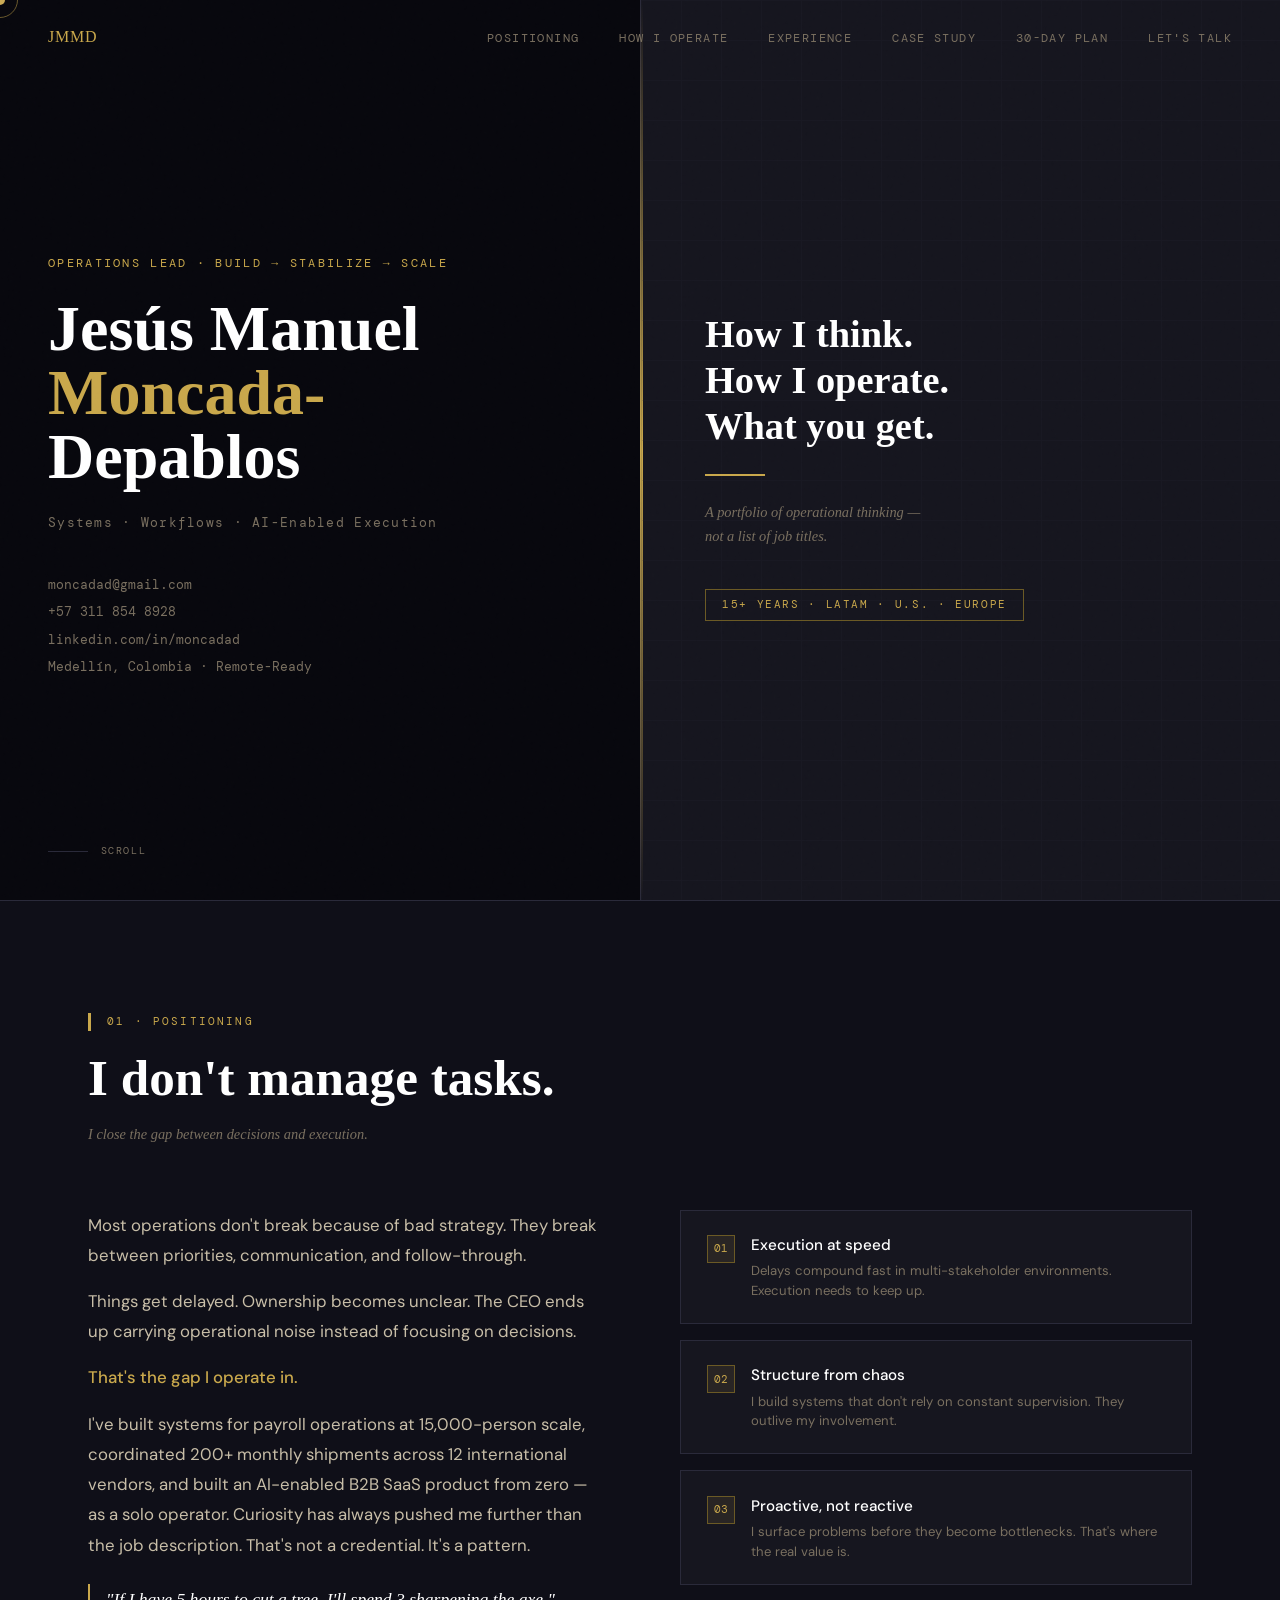
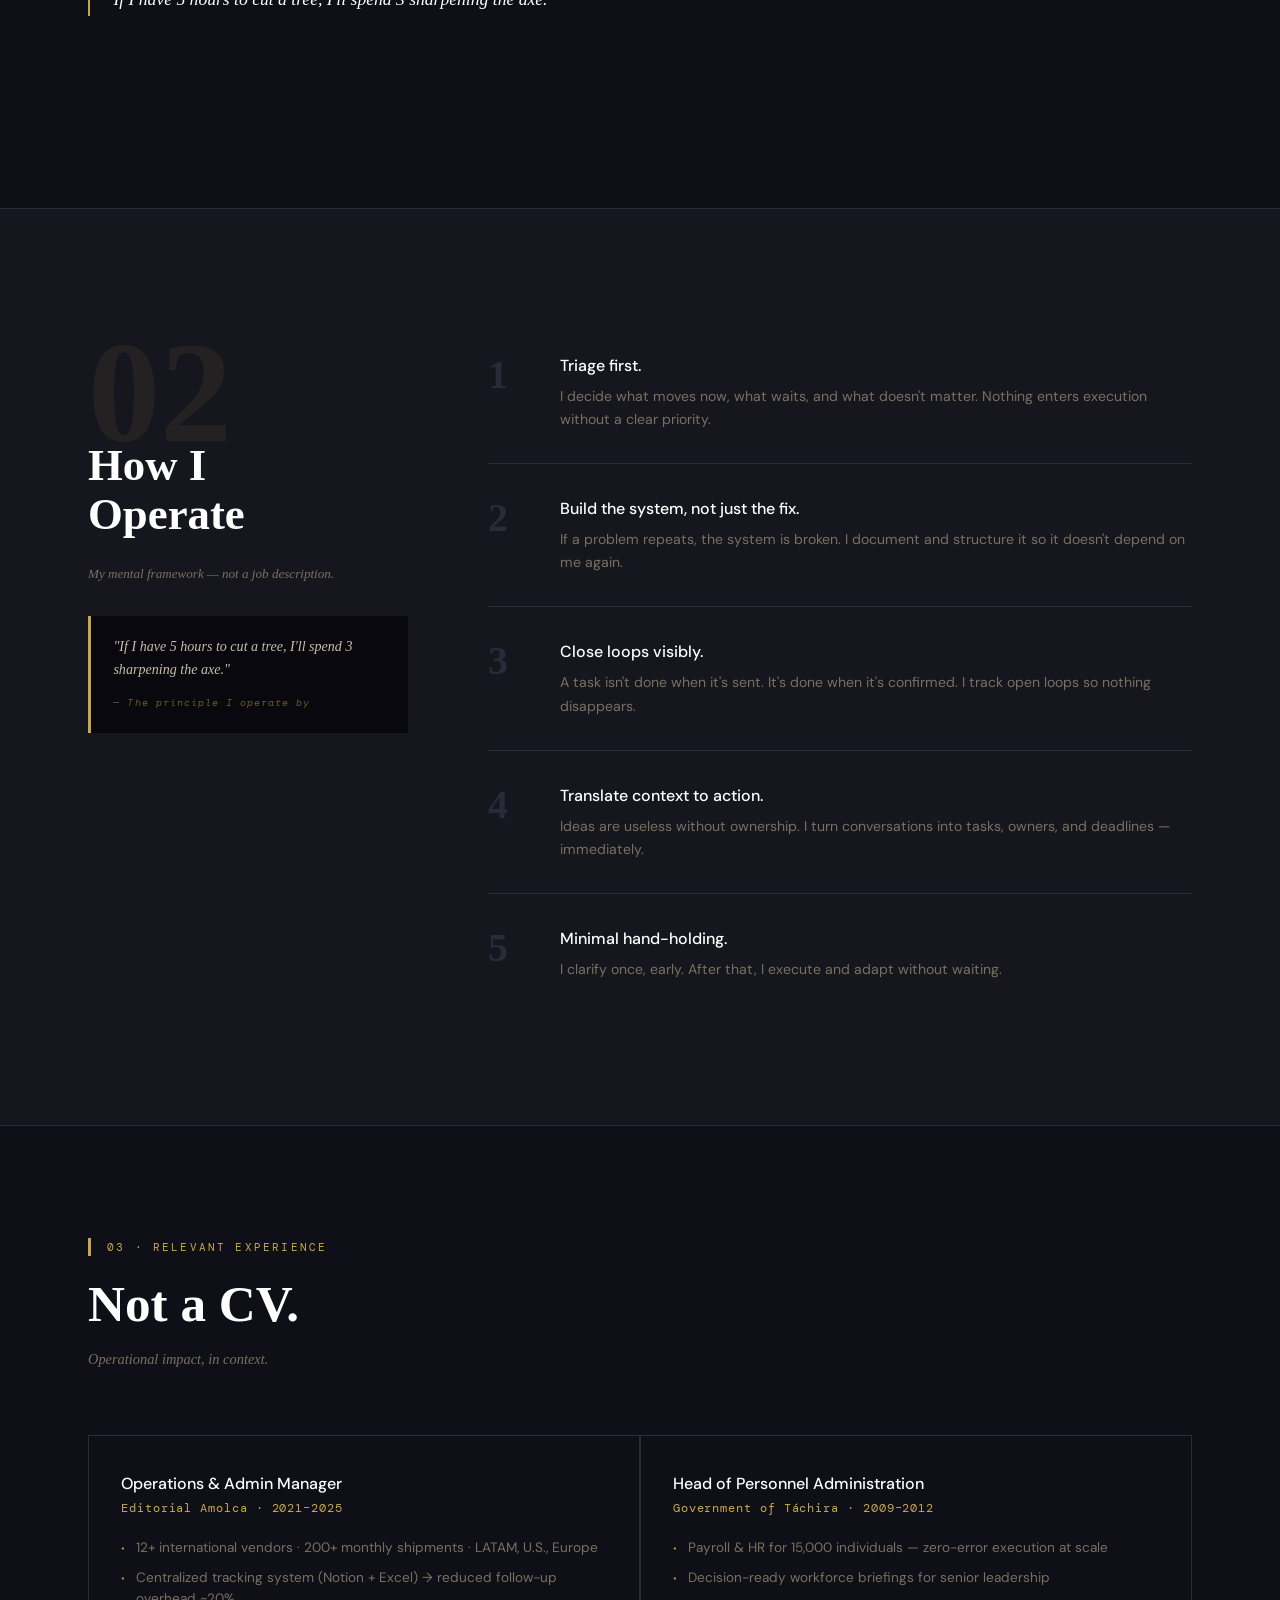
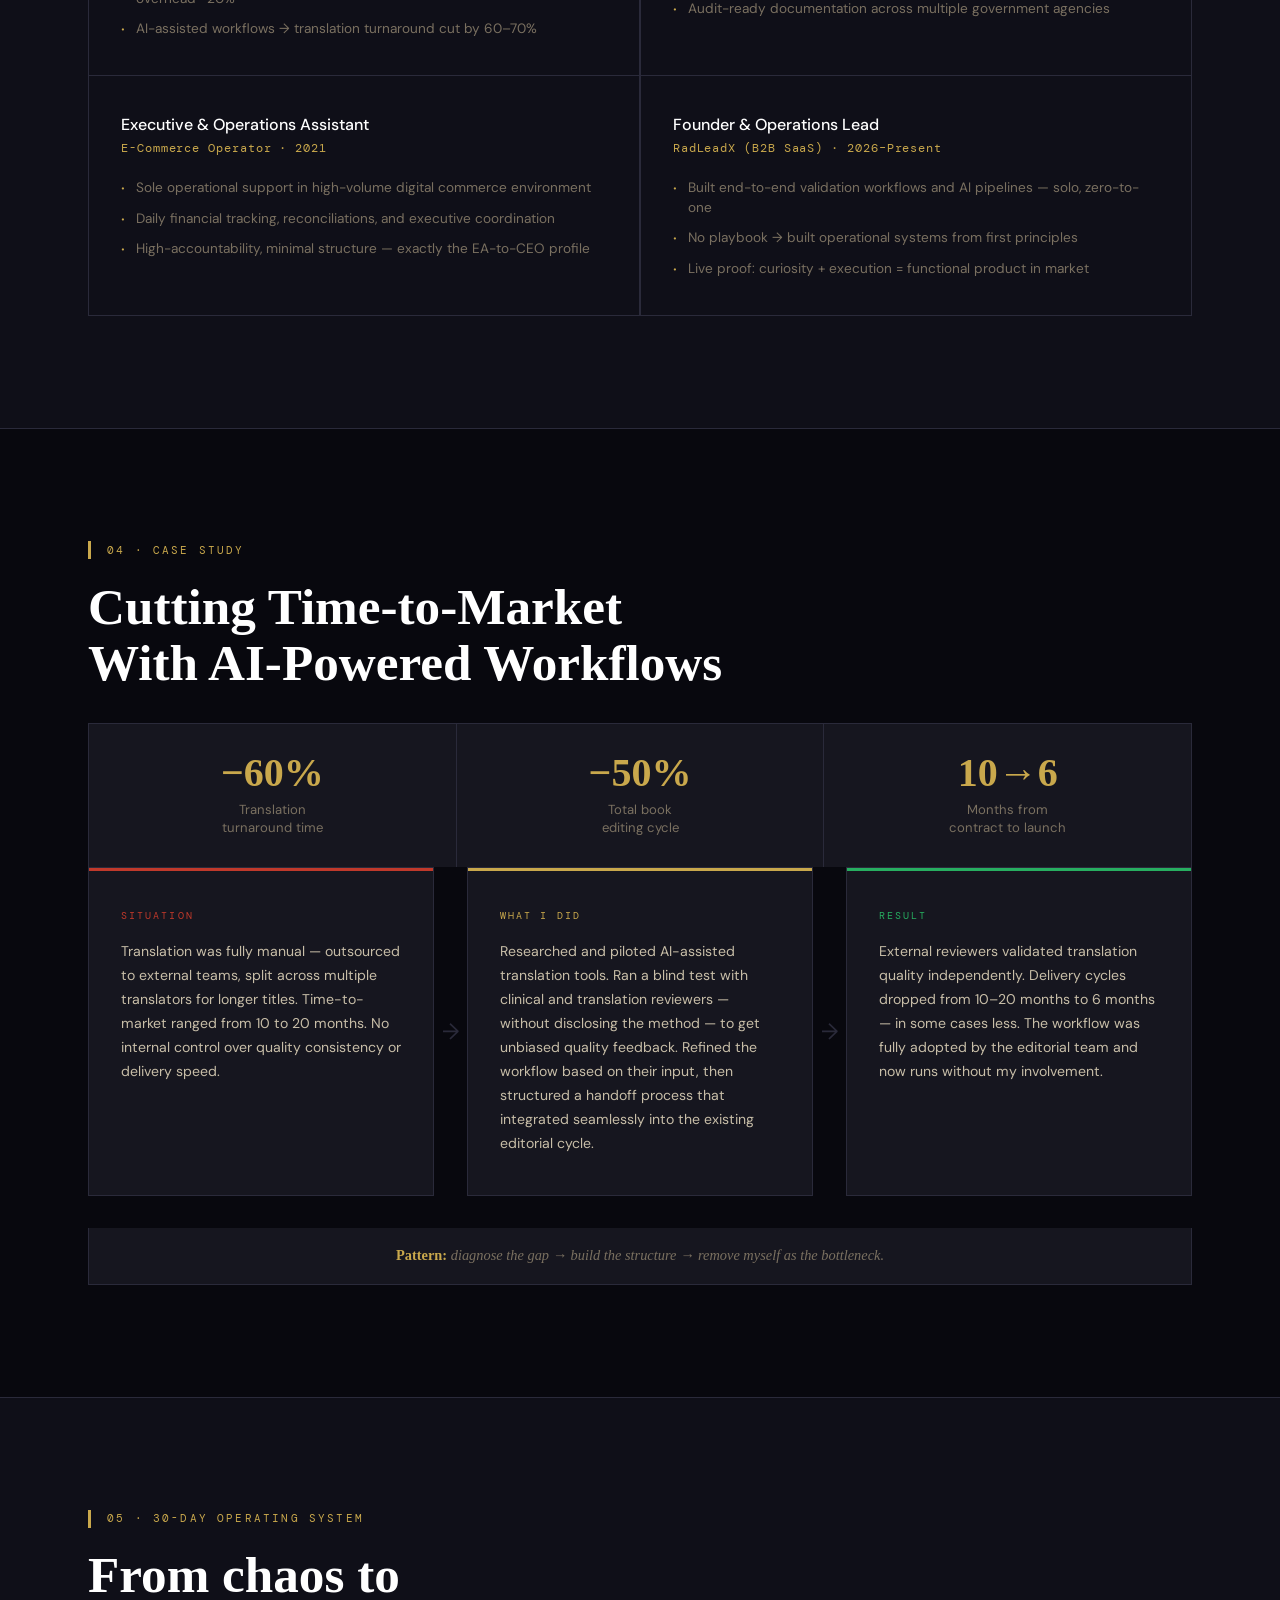
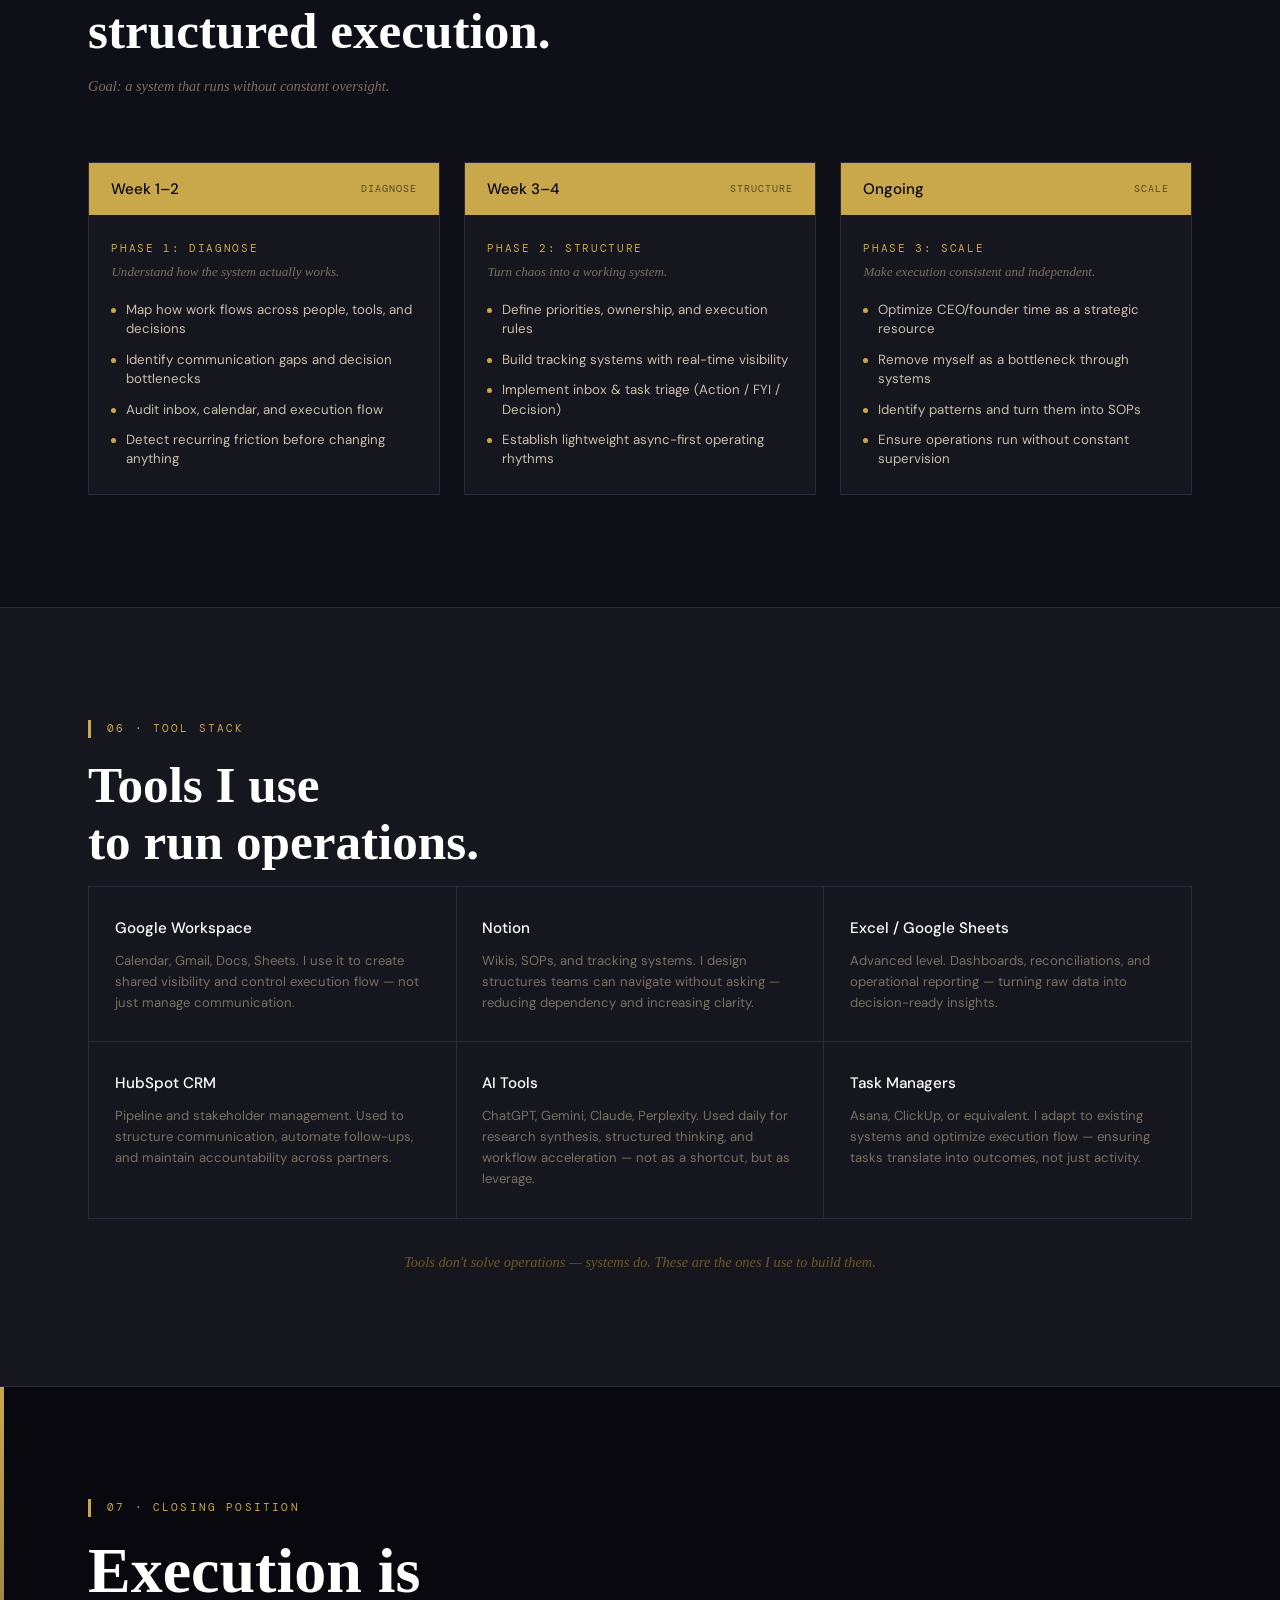
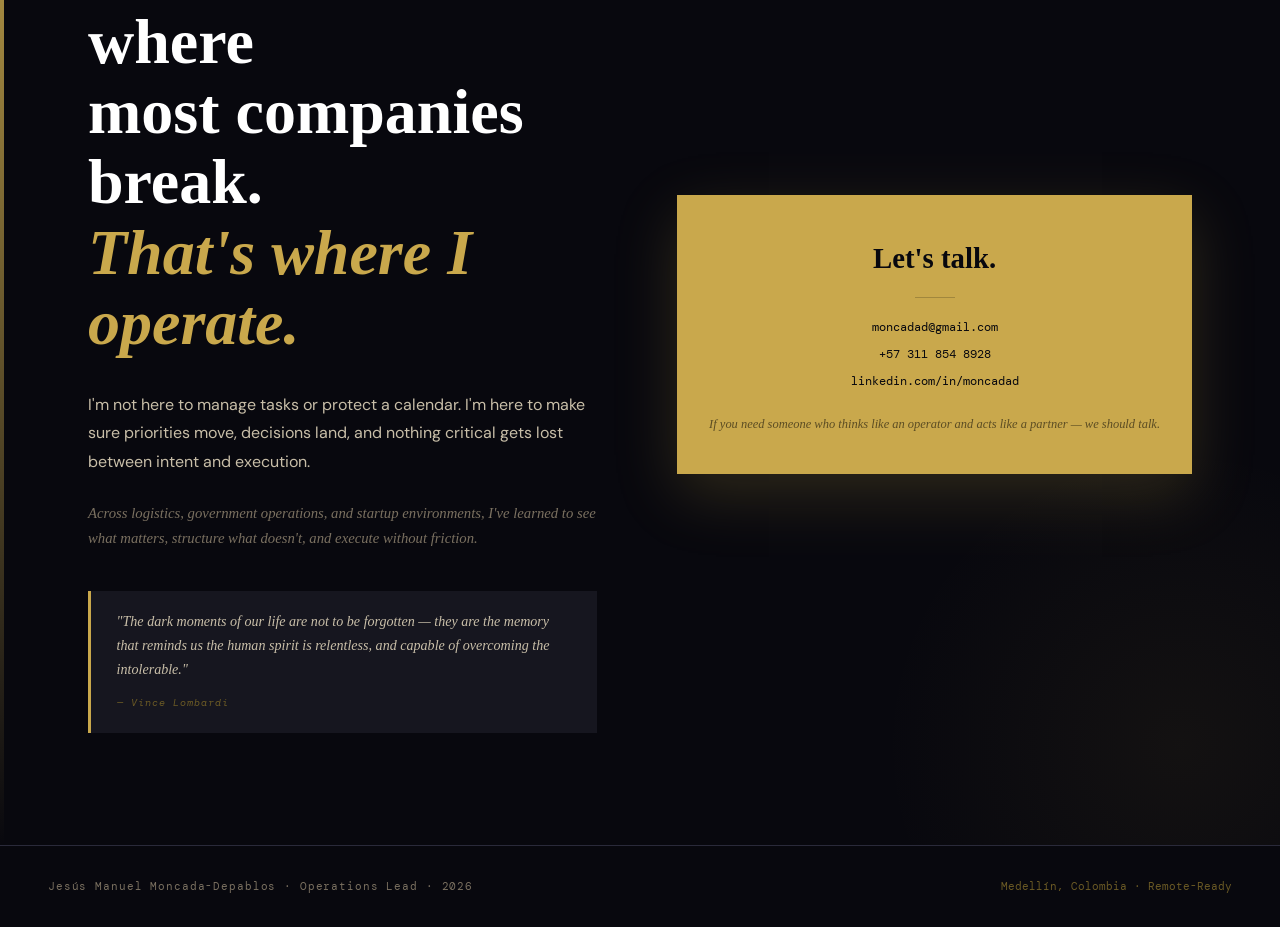
==== commit 9d5d415a: "Update 04 Case Study text and layout with new statistics block Updated the Case Study section to ref" ====
--- a/index.html
+++ b/index.html
@@ -4,6 +4,7 @@
 <meta charset="UTF-8">
 <meta name="viewport" content="width=device-width, initial-scale=1.0">
 <title>Jesús Manuel Moncada-Depablos — Operations Lead</title>
+<link rel="icon" type="image/png" href="favicon.png">
 <link rel="preconnect" href="https://fonts.googleapis.com">
 <link rel="preconnect" href="https://fonts.gstatic.com" crossorigin>
 <link href="https://fonts.googleapis.com/css2?family=DM+Sans:wght@300;400;500&family=DM+Mono:wght@400;500&display=swap" rel="stylesheet">
@@ -206,25 +207,40 @@
 <section id="casestudy">
   <div class="section-inner">
     <div class="section-tag reveal">04 · Case Study</div>
-    <h2 class="section-title reveal">Turning Logistics Chaos<br>Into a Trackable System</h2>
-
-    <div class="case-flow reveal">
+    <h2 class="section-title reveal">Cutting Time-to-Market<br>With AI-Powered Workflows</h2>
+
+    <div class="case-stats reveal reveal-delay-1">
+      <div class="case-stat">
+        <div class="case-stat-num">−60%</div>
+        <div class="case-stat-label">Translation<br>turnaround time</div>
+      </div>
+      <div class="case-stat">
+        <div class="case-stat-num">−50%</div>
+        <div class="case-stat-label">Total book<br>editing cycle</div>
+      </div>
+      <div class="case-stat">
+        <div class="case-stat-num">10→6</div>
+        <div class="case-stat-label">Months from<br>contract to launch</div>
+      </div>
+    </div>
+
+    <div class="case-flow reveal reveal-delay-2">
       <div class="case-col situation">
         <div class="case-label">Situation</div>
-        <div class="case-body">No centralized system. Shipments managed through email threads and verbal confirmations. Delays discovered after the fact. Vendor disputes were reactive. Leadership had zero real-time visibility.</div>
+        <div class="case-body">Translation was fully manual — outsourced to external teams, split across multiple translators for longer titles. Time-to-market ranged from 10 to 20 months. No internal control over quality consistency or delivery speed.</div>
       </div>
       <div class="case-arrow">→</div>
       <div class="case-col action">
         <div class="case-label">What I Did</div>
-        <div class="case-body">Mapped the full order-to-delivery workflow. Designed a centralized tracking system with clear ownership, deadlines, and escalation triggers. Built Notion + Excel dashboards. Configured automated vendor follow-ups.</div>
+        <div class="case-body">Researched and piloted AI-assisted translation tools. Ran a blind test with clinical and translation reviewers — without disclosing the method — to get unbiased quality feedback. Refined the workflow based on their input, then structured a handoff process that integrated seamlessly into the existing editorial cycle.</div>
       </div>
       <div class="case-arrow">→</div>
       <div class="case-col result">
         <div class="case-label">Result</div>
-        <div class="case-body">Execution delays dropped significantly. Vendor response times improved ~20%. Leadership gained real-time operational visibility — without needing to ask. The system ran independently after setup.</div>
-      </div>
-    </div>
-    <div class="case-pattern reveal">
+        <div class="case-body">External reviewers validated translation quality independently. Delivery cycles dropped from 10–20 months to 6 months — in some cases less. The workflow was fully adopted by the editorial team and now runs without my involvement.</div>
+      </div>
+    </div>
+    <div class="case-pattern reveal reveal-delay-3">
       <strong>Pattern:</strong> diagnose the gap → build the structure → remove myself as the bottleneck.
     </div>
   </div>
--- a/style.css
+++ b/style.css
@@ -641,12 +641,43 @@
   border-top: 1px solid var(--border);
 }
 
+.case-stats {
+  display: flex;
+  gap: 1px;
+  background: var(--border);
+  border: 1px solid var(--border);
+  border-bottom: none;
+  margin-top: 2rem;
+}
+
+.case-stat {
+  flex: 1;
+  background: var(--mid);
+  padding: 1.8rem 1.6rem;
+  text-align: center;
+}
+
+.case-stat-num {
+  font-family: var(--font-display);
+  font-size: 2.5rem;
+  font-weight: 900;
+  color: var(--gold);
+  line-height: 1;
+  margin-bottom: 0.5rem;
+}
+
+.case-stat-label {
+  font-size: 0.82rem;
+  color: var(--muted);
+  line-height: 1.4;
+}
+
 .case-flow {
   display: grid;
   grid-template-columns: 1fr auto 1fr auto 1fr;
   gap: 0;
   align-items: stretch;
-  margin-top: 1rem;
+  margin-top: 0;
 }
 
 .case-col {
@@ -1011,6 +1042,7 @@
   .tools-grid { grid-template-columns: 1fr; }
   .phases { grid-template-columns: 1fr; }
   .case-flow { grid-template-columns: 1fr; }
+  .case-stats { flex-direction: column; }
   .case-arrow { display: none; }
   .operate-sidebar { position: static; }
   nav { padding: 1.2rem 1.5rem; }
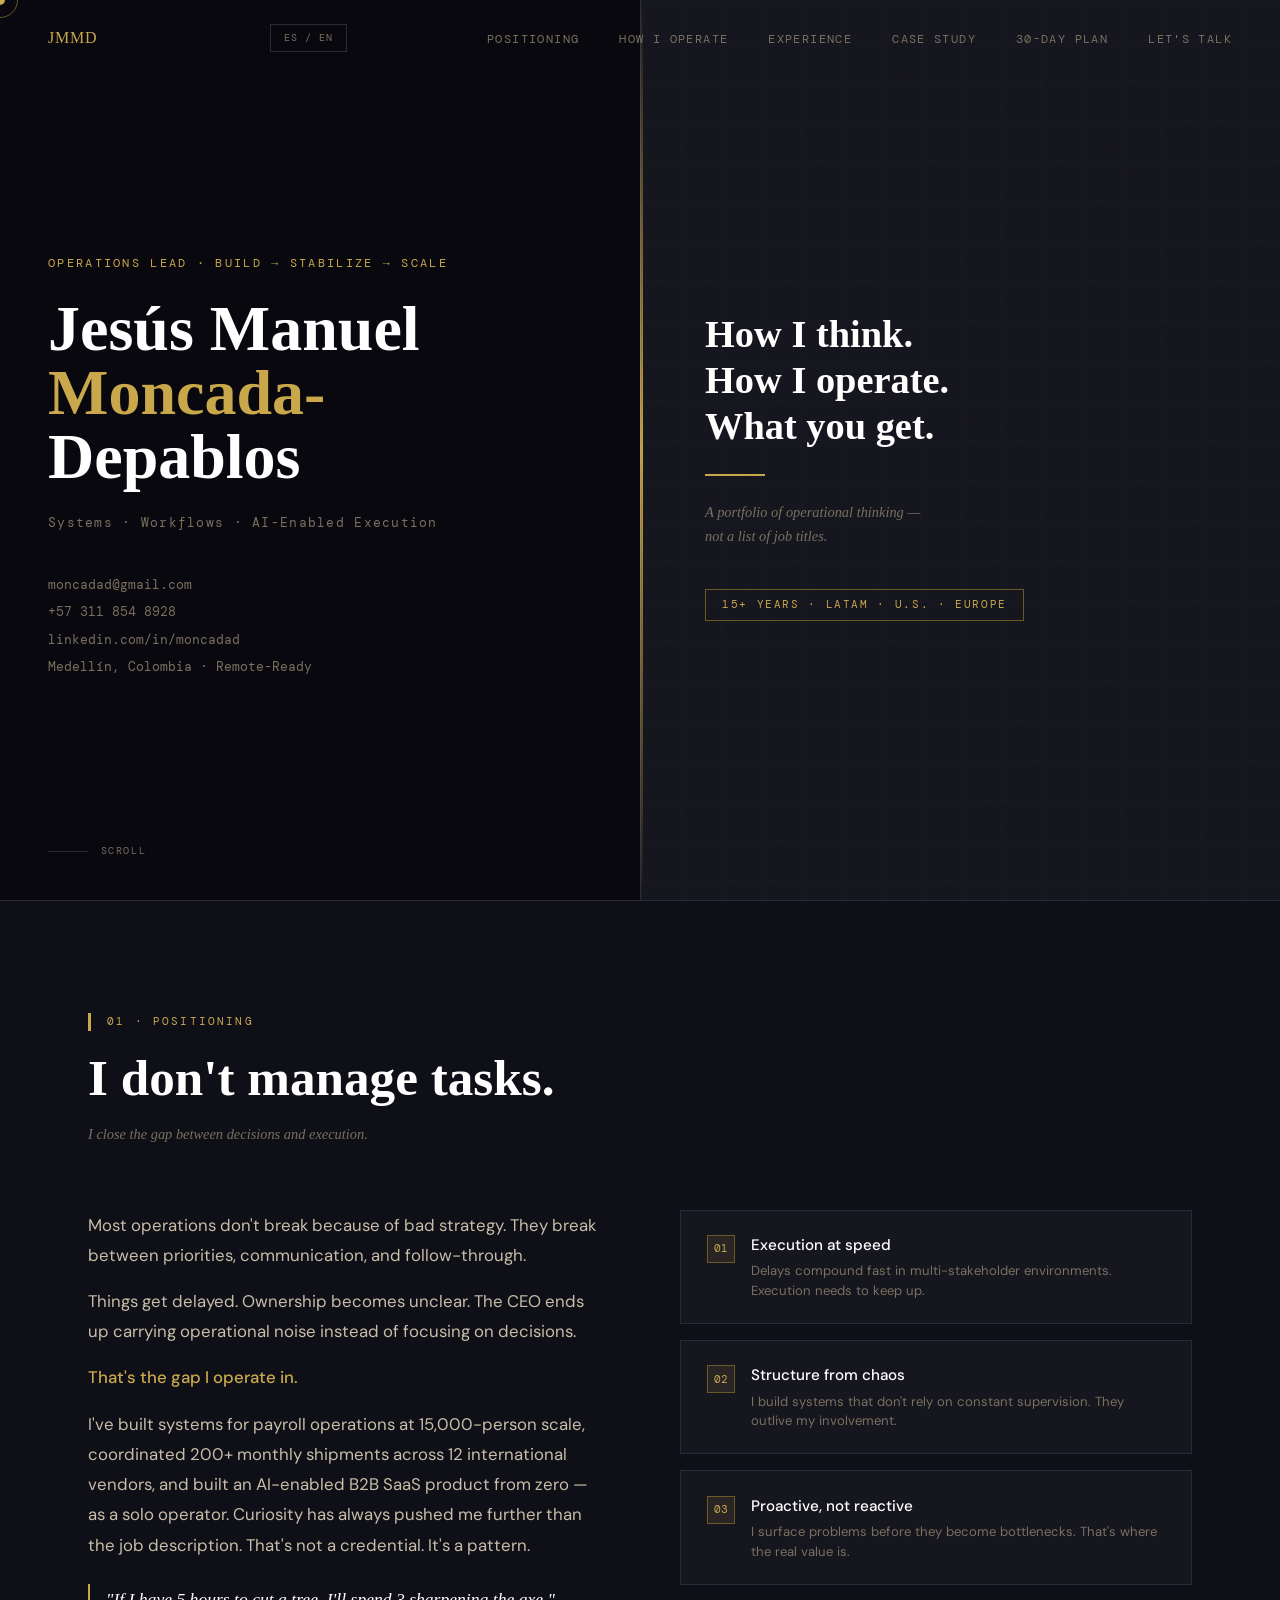
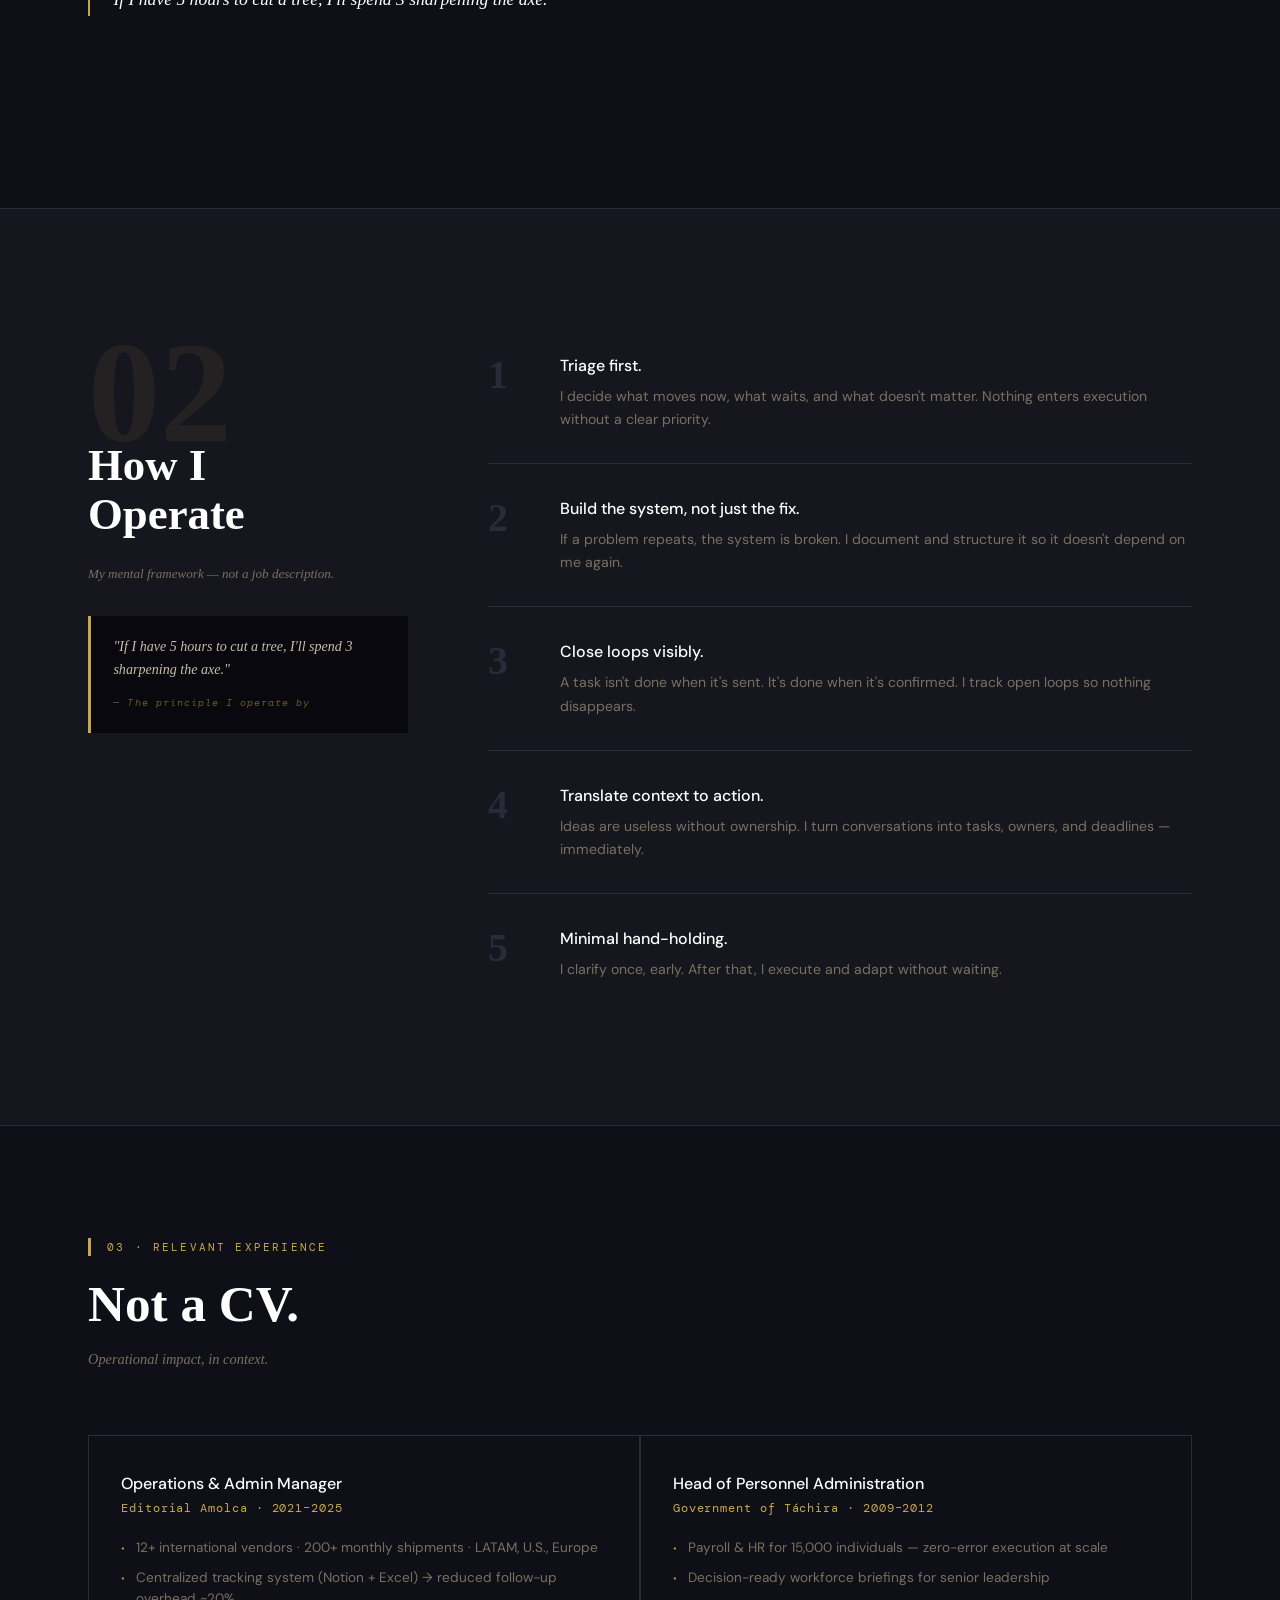
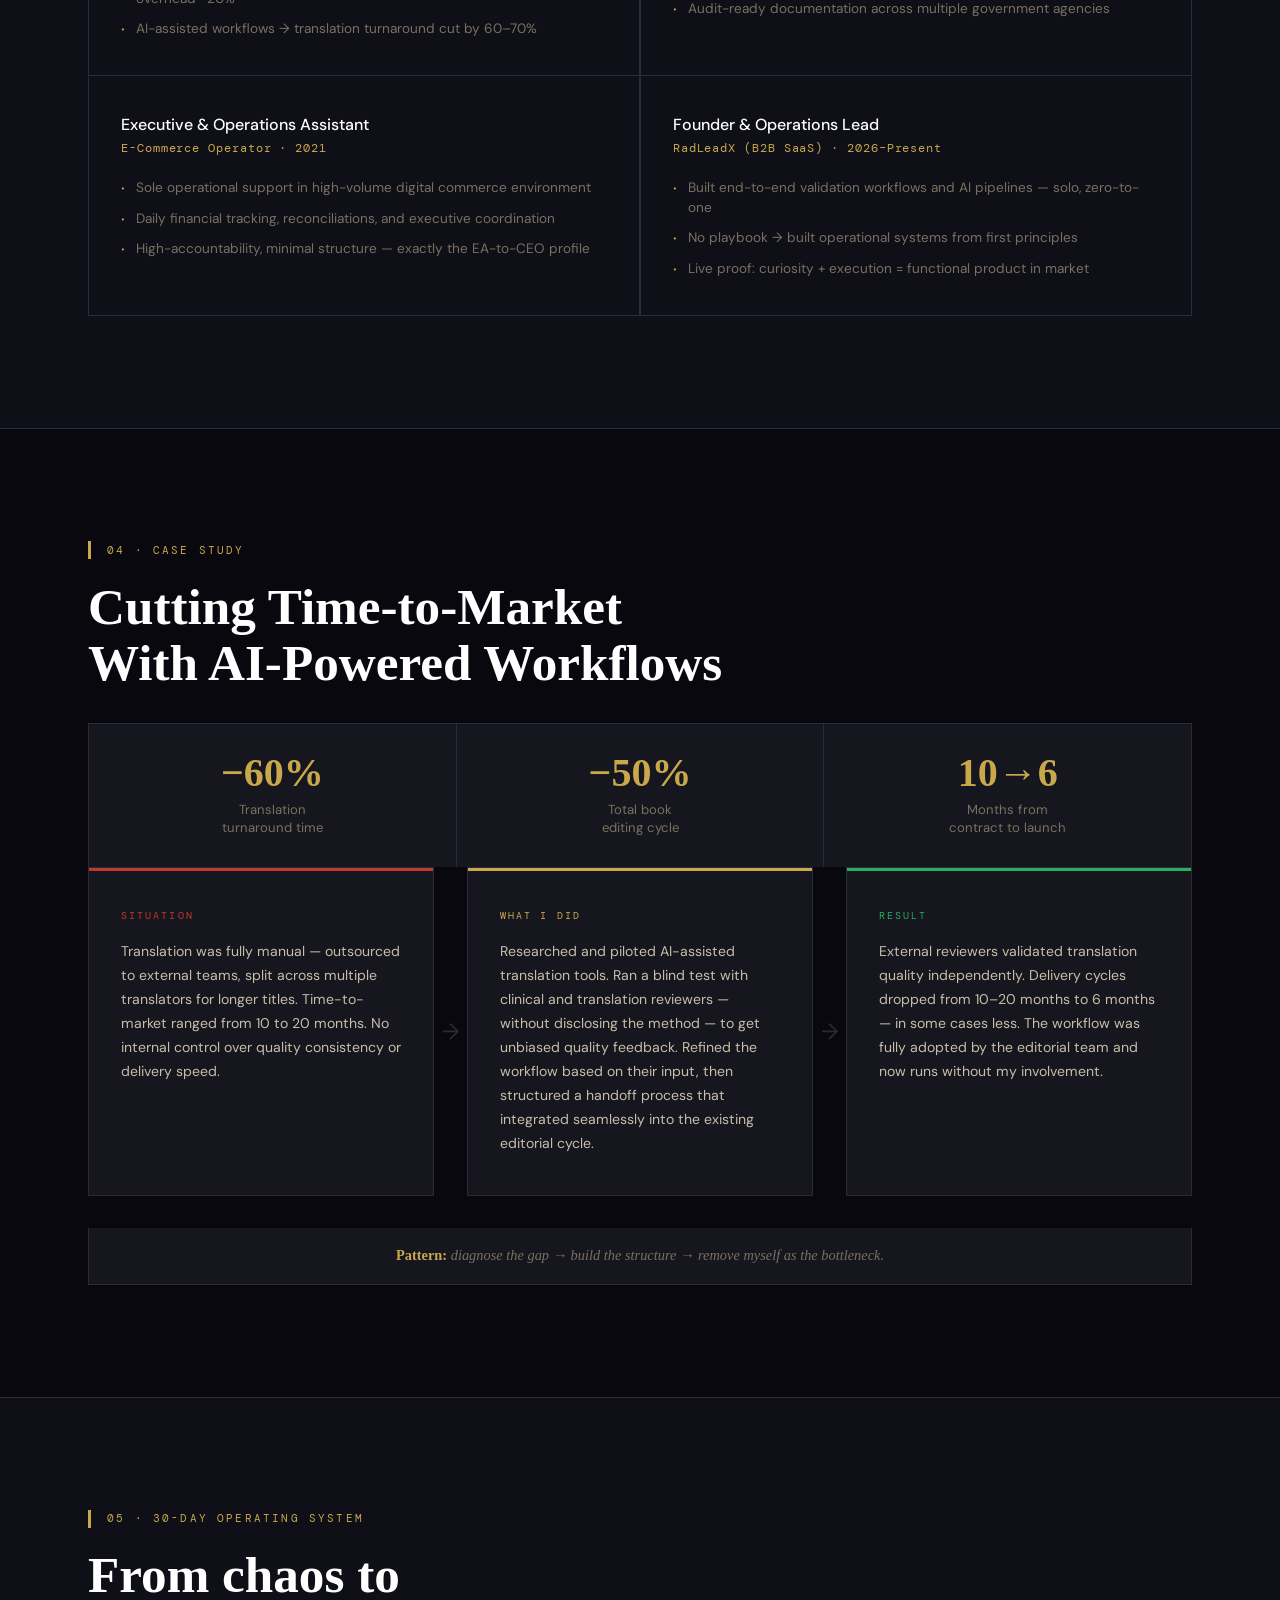
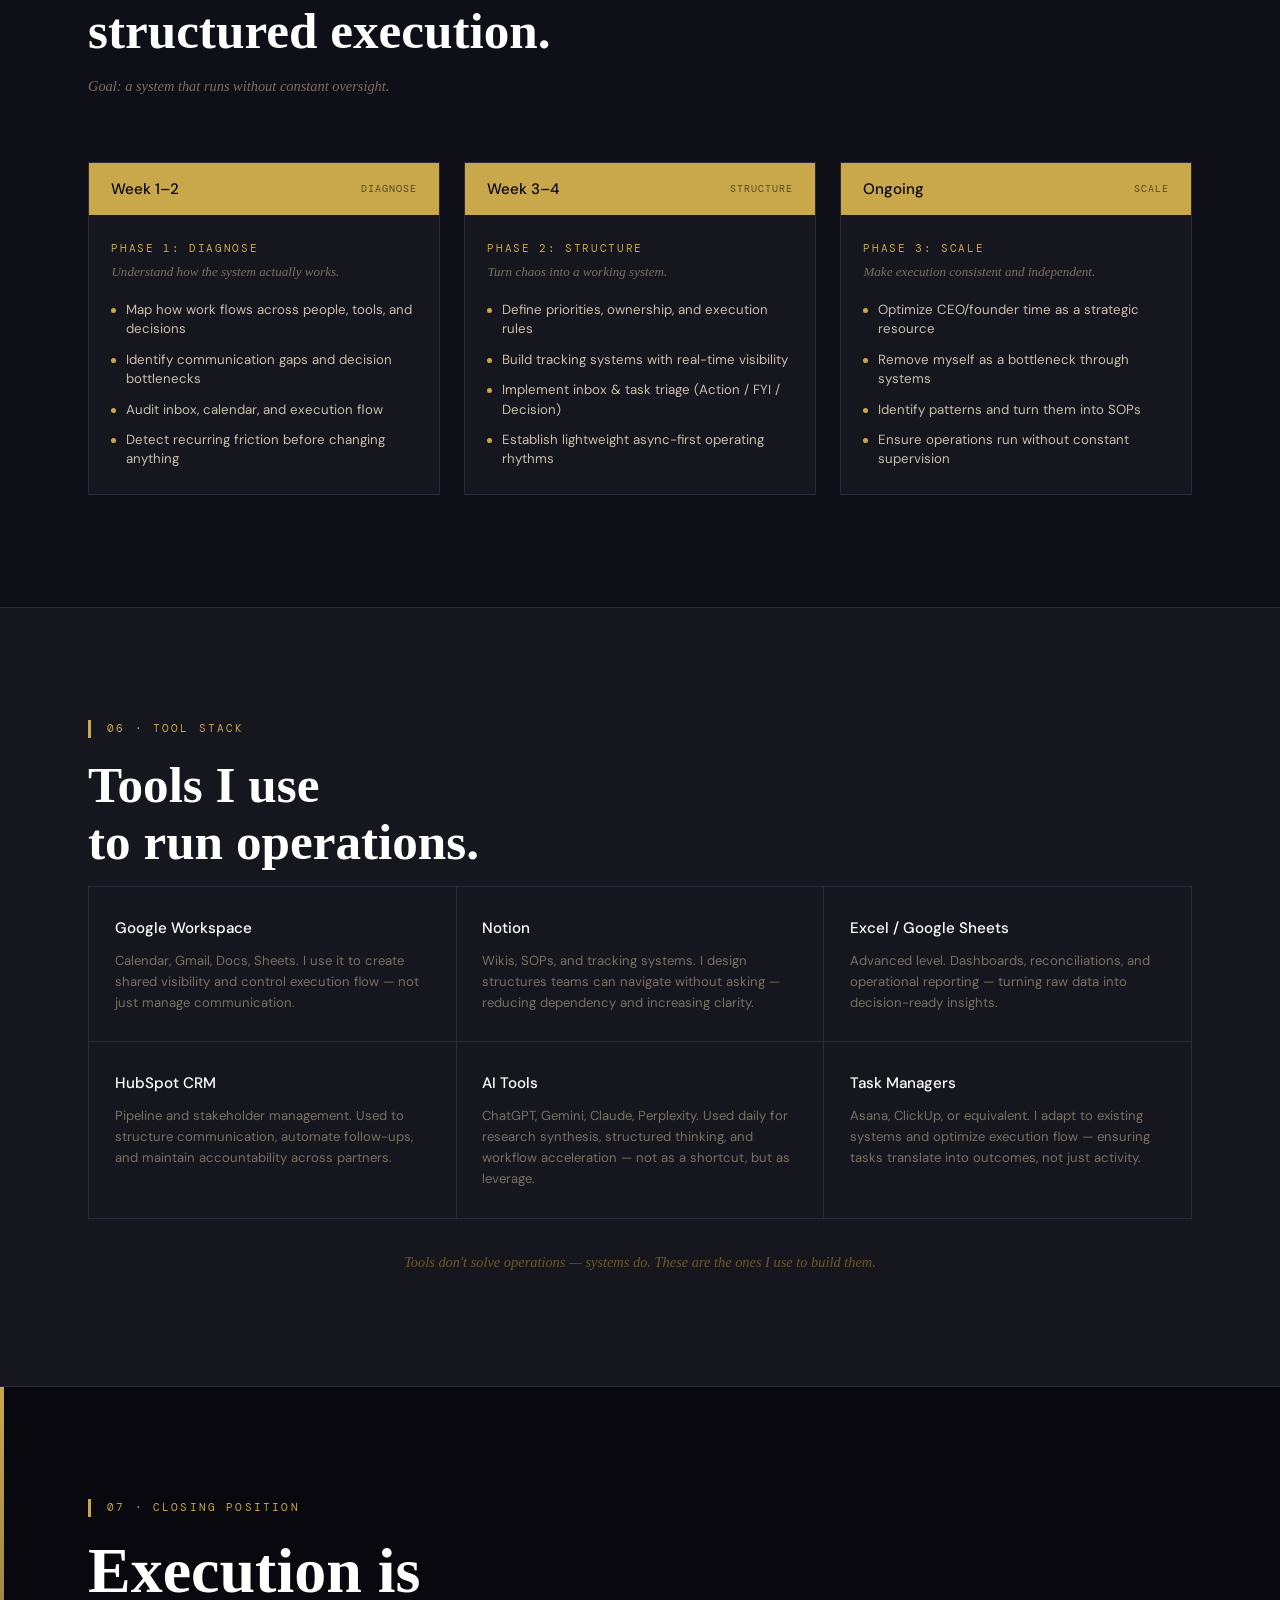
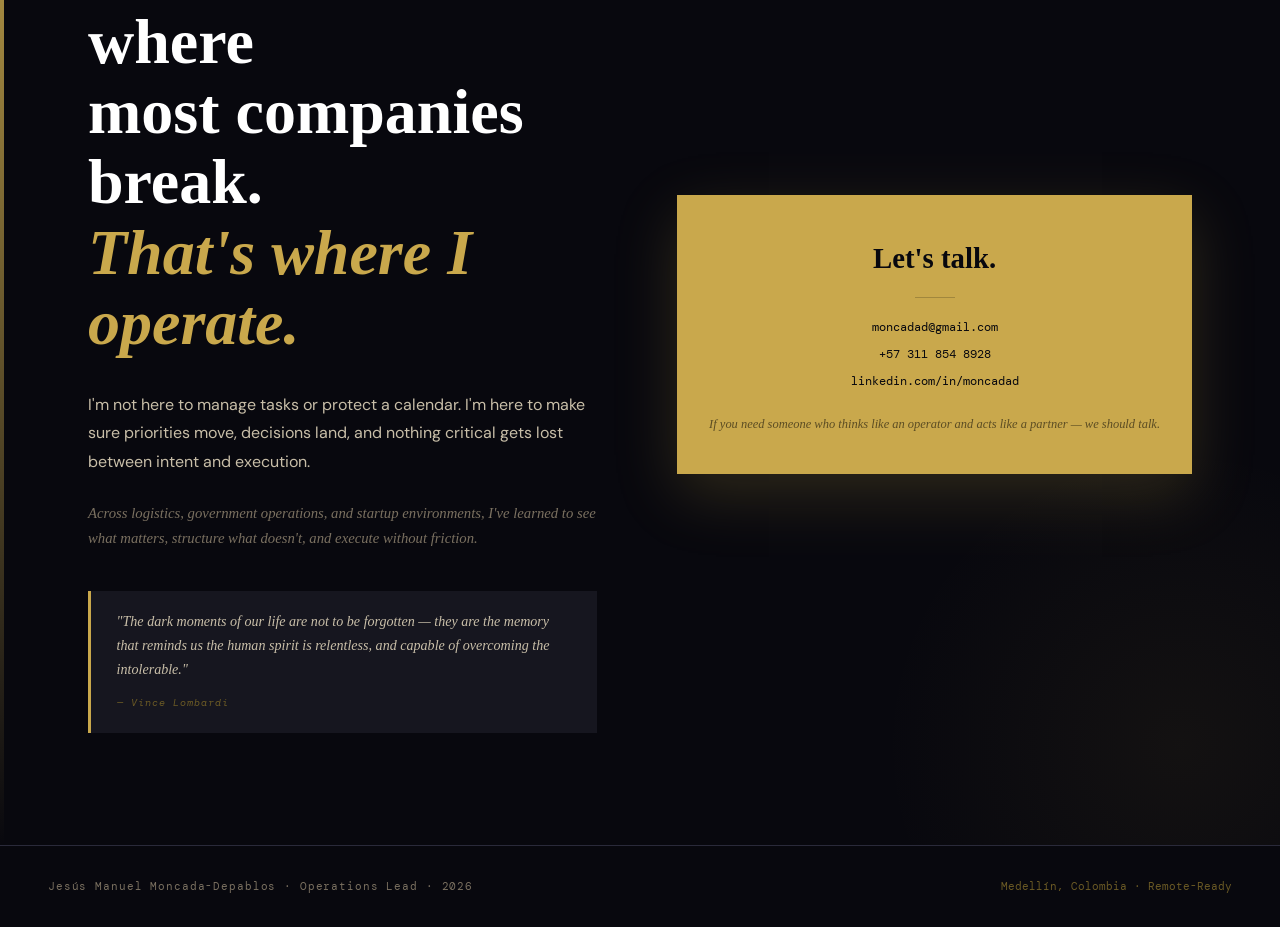
==== commit e10deeb4: "Implement bilingual support (EN/ES) using JavaScript Extracted all the text content from `index.html" ====
--- a/index.html
+++ b/index.html
@@ -22,77 +22,78 @@
 <!-- Navigation -->
 <nav id="nav">
   <a class="nav-logo" href="#hero">JMMD</a>
+  <button id="langToggle" class="lang-toggle">EN / ES</button>
   <ul class="nav-links">
-    <li><a href="#positioning">Positioning</a></li>
-    <li><a href="#operate">How I Operate</a></li>
-    <li><a href="#experience">Experience</a></li>
-    <li><a href="#casestudy">Case Study</a></li>
-    <li><a href="#system">30-Day Plan</a></li>
-    <li><a href="#closing">Let's Talk</a></li>
+    <li><a href="#positioning" data-i18n="nav_pos">Positioning</a></li>
+    <li><a href="#operate" data-i18n="nav_op">How I Operate</a></li>
+    <li><a href="#experience" data-i18n="nav_exp">Experience</a></li>
+    <li><a href="#casestudy" data-i18n="nav_case">Case Study</a></li>
+    <li><a href="#system" data-i18n="nav_sys">30-Day Plan</a></li>
+    <li><a href="#closing" data-i18n="nav_talk">Let's Talk</a></li>
   </ul>
 </nav>
 
 <!-- ══ HERO ══════════════════════════════════════════════════════ -->
 <section id="hero">
   <div class="hero-left">
-    <div class="hero-eyebrow">Operations Lead · Build → Stabilize → Scale</div>
+    <div class="hero-eyebrow" data-i18n="hero_eyebrow">Operations Lead · Build → Stabilize → Scale</div>
     <h1 class="hero-name">Jesús Manuel<br><span>Moncada-</span><br>Depablos</h1>
-    <div class="hero-role">Systems · Workflows · AI-Enabled Execution</div>
+    <div class="hero-role" data-i18n="hero_role">Systems · Workflows · AI-Enabled Execution</div>
     <div class="hero-contact">
       <a href="mailto:moncadad@gmail.com">moncadad@gmail.com</a>
       <a href="tel:+573118548928">+57 311 854 8928</a>
       <a href="https://linkedin.com/in/moncadad" target="_blank">linkedin.com/in/moncadad</a>
-      <a>Medellín, Colombia · Remote-Ready</a>
+      <a data-i18n="location">Medellín, Colombia · Remote-Ready</a>
     </div>
     <div class="scroll-hint">
       <div class="scroll-line"></div>
-      <span>Scroll</span>
+      <span data-i18n="scroll">Scroll</span>
     </div>
   </div>
   <div class="hero-right">
-    <h2 class="hero-statement">How I think.<br>How I operate.<br>What you get.</h2>
+    <h2 class="hero-statement" data-i18n="hero_statement">How I think.<br>How I operate.<br>What you get.</h2>
     <div class="hero-divider"></div>
-    <p class="hero-sub">A portfolio of operational thinking —<br>not a list of job titles.</p>
-    <div class="hero-tag">15+ Years · LATAM · U.S. · Europe</div>
+    <p class="hero-sub" data-i18n="hero_sub">A portfolio of operational thinking —<br>not a list of job titles.</p>
+    <div class="hero-tag" data-i18n="hero_tag">15+ Years · LATAM · U.S. · Europe</div>
   </div>
 </section>
 
 <!-- ══ 01 POSITIONING ═════════════════════════════════════════════ -->
 <section id="positioning">
   <div class="section-inner">
-    <div class="section-tag reveal">01 · Positioning</div>
-    <h2 class="section-title reveal">I don't manage tasks.</h2>
-    <p class="section-sub reveal">I close the gap between decisions and execution.</p>
+    <div class="section-tag reveal" data-i18n="pos_tag">01 · Positioning</div>
+    <h2 class="section-title reveal" data-i18n="pos_title">I don't manage tasks.</h2>
+    <p class="section-sub reveal" data-i18n="pos_sub">I close the gap between decisions and execution.</p>
 
     <div class="positioning-grid">
       <div class="positioning-body reveal">
-        <p>Most operations don't break because of bad strategy. They break between priorities, communication, and follow-through.</p>
-        <p>Things get delayed. Ownership becomes unclear. The CEO ends up carrying operational noise instead of focusing on decisions.</p>
-        <p><strong>That's the gap I operate in.</strong></p>
-        <p>I've built systems for payroll operations at 15,000-person scale, coordinated 200+ monthly shipments across 12 international vendors, and built an AI-enabled B2B SaaS product from zero — as a solo operator. Curiosity has always pushed me further than the job description. That's not a credential. It's a pattern.</p>
-        <p>"If I have 5 hours to cut a tree, I'll spend 3 sharpening the axe."</p>
+        <p data-i18n="pos_p1">Most operations don't break because of bad strategy. They break between priorities, communication, and follow-through.</p>
+        <p data-i18n="pos_p2">Things get delayed. Ownership becomes unclear. The CEO ends up carrying operational noise instead of focusing on decisions.</p>
+        <p><strong data-i18n="pos_p3">That's the gap I operate in.</strong></p>
+        <p data-i18n="pos_p4">I've built systems for payroll operations at 15,000-person scale, coordinated 200+ monthly shipments across 12 international vendors, and built an AI-enabled B2B SaaS product from zero — as a solo operator. Curiosity has always pushed me further than the job description. That's not a credential. It's a pattern.</p>
+        <p data-i18n="quote_axe">"If I have 5 hours to cut a tree, I'll spend 3 sharpening the axe."</p>
       </div>
 
       <div class="pillars">
         <div class="pillar reveal reveal-delay-1">
           <div class="pillar-num">01</div>
           <div>
-            <div class="pillar-title">Execution at speed</div>
-            <div class="pillar-desc">Delays compound fast in multi-stakeholder environments. Execution needs to keep up.</div>
+            <div class="pillar-title" data-i18n="pil1_t">Execution at speed</div>
+            <div class="pillar-desc" data-i18n="pil1_d">Delays compound fast in multi-stakeholder environments. Execution needs to keep up.</div>
           </div>
         </div>
         <div class="pillar reveal reveal-delay-2">
           <div class="pillar-num">02</div>
           <div>
-            <div class="pillar-title">Structure from chaos</div>
-            <div class="pillar-desc">I build systems that don't rely on constant supervision. They outlive my involvement.</div>
+            <div class="pillar-title" data-i18n="pil2_t">Structure from chaos</div>
+            <div class="pillar-desc" data-i18n="pil2_d">I build systems that don't rely on constant supervision. They outlive my involvement.</div>
           </div>
         </div>
         <div class="pillar reveal reveal-delay-3">
           <div class="pillar-num">03</div>
           <div>
-            <div class="pillar-title">Proactive, not reactive</div>
-            <div class="pillar-desc">I surface problems before they become bottlenecks. That's where the real value is.</div>
+            <div class="pillar-title" data-i18n="pil3_t">Proactive, not reactive</div>
+            <div class="pillar-desc" data-i18n="pil3_d">I surface problems before they become bottlenecks. That's where the real value is.</div>
           </div>
         </div>
       </div>
@@ -106,11 +107,11 @@
     <div class="operate-layout">
       <div class="operate-sidebar reveal">
         <div class="operate-number">02</div>
-        <h2 class="operate-title">How I<br>Operate</h2>
-        <p class="operate-subtitle">My mental framework — not a job description.</p>
+        <h2 class="operate-title" data-i18n="op_title">How I<br>Operate</h2>
+        <p class="operate-subtitle" data-i18n="op_sub">My mental framework — not a job description.</p>
         <div class="axe-quote">
-          <p>"If I have 5 hours to cut a tree, I'll spend 3 sharpening the axe."</p>
-          <cite>— The principle I operate by</cite>
+          <p data-i18n="quote_axe">"If I have 5 hours to cut a tree, I'll spend 3 sharpening the axe."</p>
+          <cite data-i18n="op_cite">— The principle I operate by</cite>
         </div>
       </div>
 
@@ -118,36 +119,36 @@
         <div class="principle reveal reveal-delay-1">
           <div class="principle-num">1</div>
           <div>
-            <div class="principle-label">Triage first.</div>
-            <div class="principle-desc">I decide what moves now, what waits, and what doesn't matter. Nothing enters execution without a clear priority.</div>
+            <div class="principle-label" data-i18n="pr1_t">Triage first.</div>
+            <div class="principle-desc" data-i18n="pr1_d">I decide what moves now, what waits, and what doesn't matter. Nothing enters execution without a clear priority.</div>
           </div>
         </div>
         <div class="principle reveal reveal-delay-2">
           <div class="principle-num">2</div>
           <div>
-            <div class="principle-label">Build the system, not just the fix.</div>
-            <div class="principle-desc">If a problem repeats, the system is broken. I document and structure it so it doesn't depend on me again.</div>
+            <div class="principle-label" data-i18n="pr2_t">Build the system, not just the fix.</div>
+            <div class="principle-desc" data-i18n="pr2_d">If a problem repeats, the system is broken. I document and structure it so it doesn't depend on me again.</div>
           </div>
         </div>
         <div class="principle reveal reveal-delay-3">
           <div class="principle-num">3</div>
           <div>
-            <div class="principle-label">Close loops visibly.</div>
-            <div class="principle-desc">A task isn't done when it's sent. It's done when it's confirmed. I track open loops so nothing disappears.</div>
+            <div class="principle-label" data-i18n="pr3_t">Close loops visibly.</div>
+            <div class="principle-desc" data-i18n="pr3_d">A task isn't done when it's sent. It's done when it's confirmed. I track open loops so nothing disappears.</div>
           </div>
         </div>
         <div class="principle reveal reveal-delay-4">
           <div class="principle-num">4</div>
           <div>
-            <div class="principle-label">Translate context to action.</div>
-            <div class="principle-desc">Ideas are useless without ownership. I turn conversations into tasks, owners, and deadlines — immediately.</div>
+            <div class="principle-label" data-i18n="pr4_t">Translate context to action.</div>
+            <div class="principle-desc" data-i18n="pr4_d">Ideas are useless without ownership. I turn conversations into tasks, owners, and deadlines — immediately.</div>
           </div>
         </div>
         <div class="principle reveal reveal-delay-5">
           <div class="principle-num">5</div>
           <div>
-            <div class="principle-label">Minimal hand-holding.</div>
-            <div class="principle-desc">I clarify once, early. After that, I execute and adapt without waiting.</div>
+            <div class="principle-label" data-i18n="pr5_t">Minimal hand-holding.</div>
+            <div class="principle-desc" data-i18n="pr5_d">I clarify once, early. After that, I execute and adapt without waiting.</div>
           </div>
         </div>
       </div>
@@ -158,45 +159,45 @@
 <!-- ══ 03 EXPERIENCE ══════════════════════════════════════════════ -->
 <section id="experience">
   <div class="section-inner">
-    <div class="section-tag reveal">03 · Relevant Experience</div>
-    <h2 class="section-title reveal">Not a CV.</h2>
-    <p class="section-sub reveal">Operational impact, in context.</p>
+    <div class="section-tag reveal" data-i18n="exp_tag">03 · Relevant Experience</div>
+    <h2 class="section-title reveal" data-i18n="exp_title">Not a CV.</h2>
+    <p class="section-sub reveal" data-i18n="exp_sub">Operational impact, in context.</p>
 
     <div class="exp-grid">
       <div class="exp-card reveal reveal-delay-1">
-        <div class="exp-role">Operations & Admin Manager</div>
-        <div class="exp-company">Editorial Amolca · 2021–2025</div>
+        <div class="exp-role" data-i18n="exp1_role">Operations & Admin Manager</div>
+        <div class="exp-company" data-i18n="exp1_co">Editorial Amolca · 2021–2025</div>
         <ul class="exp-bullets">
-          <li>12+ international vendors · 200+ monthly shipments · LATAM, U.S., Europe</li>
-          <li>Centralized tracking system (Notion + Excel) → reduced follow-up overhead ~20%</li>
-          <li>AI-assisted workflows → translation turnaround cut by 60–70%</li>
+          <li data-i18n="exp1_b1">12+ international vendors · 200+ monthly shipments · LATAM, U.S., Europe</li>
+          <li data-i18n="exp1_b2">Centralized tracking system (Notion + Excel) → reduced follow-up overhead ~20%</li>
+          <li data-i18n="exp1_b3">AI-assisted workflows → translation turnaround cut by 60–70%</li>
         </ul>
       </div>
       <div class="exp-card reveal reveal-delay-2">
-        <div class="exp-role">Head of Personnel Administration</div>
-        <div class="exp-company">Government of Táchira · 2009–2012</div>
+        <div class="exp-role" data-i18n="exp2_role">Head of Personnel Administration</div>
+        <div class="exp-company" data-i18n="exp2_co">Government of Táchira · 2009–2012</div>
         <ul class="exp-bullets">
-          <li>Payroll & HR for 15,000 individuals — zero-error execution at scale</li>
-          <li>Decision-ready workforce briefings for senior leadership</li>
-          <li>Audit-ready documentation across multiple government agencies</li>
+          <li data-i18n="exp2_b1">Payroll & HR for 15,000 individuals — zero-error execution at scale</li>
+          <li data-i18n="exp2_b2">Decision-ready workforce briefings for senior leadership</li>
+          <li data-i18n="exp2_b3">Audit-ready documentation across multiple government agencies</li>
         </ul>
       </div>
       <div class="exp-card reveal reveal-delay-3">
-        <div class="exp-role">Executive & Operations Assistant</div>
-        <div class="exp-company">E-Commerce Operator · 2021</div>
+        <div class="exp-role" data-i18n="exp3_role">Executive & Operations Assistant</div>
+        <div class="exp-company" data-i18n="exp3_co">E-Commerce Operator · 2021</div>
         <ul class="exp-bullets">
-          <li>Sole operational support in high-volume digital commerce environment</li>
-          <li>Daily financial tracking, reconciliations, and executive coordination</li>
-          <li>High-accountability, minimal structure — exactly the EA-to-CEO profile</li>
+          <li data-i18n="exp3_b1">Sole operational support in high-volume digital commerce environment</li>
+          <li data-i18n="exp3_b2">Daily financial tracking, reconciliations, and executive coordination</li>
+          <li data-i18n="exp3_b3">High-accountability, minimal structure — exactly the EA-to-CEO profile</li>
         </ul>
       </div>
       <div class="exp-card reveal reveal-delay-4">
-        <div class="exp-role">Founder & Operations Lead</div>
-        <div class="exp-company">RadLeadX (B2B SaaS) · 2026–Present</div>
+        <div class="exp-role" data-i18n="exp4_role">Founder & Operations Lead</div>
+        <div class="exp-company" data-i18n="exp4_co">RadLeadX (B2B SaaS) · 2026–Present</div>
         <ul class="exp-bullets">
-          <li>Built end-to-end validation workflows and AI pipelines — solo, zero-to-one</li>
-          <li>No playbook → built operational systems from first principles</li>
-          <li>Live proof: curiosity + execution = functional product in market</li>
+          <li data-i18n="exp4_b1">Built end-to-end validation workflows and AI pipelines — solo, zero-to-one</li>
+          <li data-i18n="exp4_b2">No playbook → built operational systems from first principles</li>
+          <li data-i18n="exp4_b3">Live proof: curiosity + execution = functional product in market</li>
         </ul>
       </div>
     </div>
@@ -206,42 +207,42 @@
 <!-- ══ 04 CASE STUDY ══════════════════════════════════════════════ -->
 <section id="casestudy">
   <div class="section-inner">
-    <div class="section-tag reveal">04 · Case Study</div>
-    <h2 class="section-title reveal">Cutting Time-to-Market<br>With AI-Powered Workflows</h2>
+    <div class="section-tag reveal" data-i18n="case_tag">04 · Case Study</div>
+    <h2 class="section-title reveal" data-i18n="case_title">Cutting Time-to-Market<br>With AI-Powered Workflows</h2>
 
     <div class="case-stats reveal reveal-delay-1">
       <div class="case-stat">
         <div class="case-stat-num">−60%</div>
-        <div class="case-stat-label">Translation<br>turnaround time</div>
+        <div class="case-stat-label" data-i18n="case_s1">Translation<br>turnaround time</div>
       </div>
       <div class="case-stat">
         <div class="case-stat-num">−50%</div>
-        <div class="case-stat-label">Total book<br>editing cycle</div>
+        <div class="case-stat-label" data-i18n="case_s2">Total book<br>editing cycle</div>
       </div>
       <div class="case-stat">
         <div class="case-stat-num">10→6</div>
-        <div class="case-stat-label">Months from<br>contract to launch</div>
+        <div class="case-stat-label" data-i18n="case_s3">Months from<br>contract to launch</div>
       </div>
     </div>
 
     <div class="case-flow reveal reveal-delay-2">
       <div class="case-col situation">
-        <div class="case-label">Situation</div>
-        <div class="case-body">Translation was fully manual — outsourced to external teams, split across multiple translators for longer titles. Time-to-market ranged from 10 to 20 months. No internal control over quality consistency or delivery speed.</div>
+        <div class="case-label" data-i18n="case_l1">Situation</div>
+        <div class="case-body" data-i18n="case_b1">Translation was fully manual — outsourced to external teams, split across multiple translators for longer titles. Time-to-market ranged from 10 to 20 months. No internal control over quality consistency or delivery speed.</div>
       </div>
       <div class="case-arrow">→</div>
       <div class="case-col action">
-        <div class="case-label">What I Did</div>
-        <div class="case-body">Researched and piloted AI-assisted translation tools. Ran a blind test with clinical and translation reviewers — without disclosing the method — to get unbiased quality feedback. Refined the workflow based on their input, then structured a handoff process that integrated seamlessly into the existing editorial cycle.</div>
+        <div class="case-label" data-i18n="case_l2">What I Did</div>
+        <div class="case-body" data-i18n="case_b2">Researched and piloted AI-assisted translation tools. Ran a blind test with clinical and translation reviewers — without disclosing the method — to get unbiased quality feedback. Refined the workflow based on their input, then structured a handoff process that integrated seamlessly into the existing editorial cycle.</div>
       </div>
       <div class="case-arrow">→</div>
       <div class="case-col result">
-        <div class="case-label">Result</div>
-        <div class="case-body">External reviewers validated translation quality independently. Delivery cycles dropped from 10–20 months to 6 months — in some cases less. The workflow was fully adopted by the editorial team and now runs without my involvement.</div>
+        <div class="case-label" data-i18n="case_l3">Result</div>
+        <div class="case-body" data-i18n="case_b3">External reviewers validated translation quality independently. Delivery cycles dropped from 10–20 months to 6 months — in some cases less. The workflow was fully adopted by the editorial team and now runs without my involvement.</div>
       </div>
     </div>
     <div class="case-pattern reveal reveal-delay-3">
-      <strong>Pattern:</strong> diagnose the gap → build the structure → remove myself as the bottleneck.
+      <strong data-i18n="case_pat1">Pattern:</strong> <span data-i18n="case_pat2">diagnose the gap → build the structure → remove myself as the bottleneck.</span>
     </div>
   </div>
 </section>
@@ -249,56 +250,56 @@
 <!-- ══ 05 30-DAY SYSTEM ═══════════════════════════════════════════ -->
 <section id="system">
   <div class="section-inner">
-    <div class="section-tag reveal">05 · 30-Day Operating System</div>
-    <h2 class="section-title reveal">From chaos to<br>structured execution.</h2>
-    <p class="section-sub reveal">Goal: a system that runs without constant oversight.</p>
+    <div class="section-tag reveal" data-i18n="sys_tag">05 · 30-Day Operating System</div>
+    <h2 class="section-title reveal" data-i18n="sys_title">From chaos to<br>structured execution.</h2>
+    <p class="section-sub reveal" data-i18n="sys_sub">Goal: a system that runs without constant oversight.</p>
 
     <div class="phases">
       <div class="phase reveal reveal-delay-1">
         <div class="phase-header">
-          <span class="phase-period">Week 1–2</span>
-          <span class="phase-tag">Diagnose</span>
+          <span class="phase-period" data-i18n="sys_w1">Week 1–2</span>
+          <span class="phase-tag" data-i18n="sys_t1">Diagnose</span>
         </div>
         <div class="phase-body">
-          <div class="phase-name">Phase 1: Diagnose</div>
-          <div class="phase-goal">Understand how the system actually works.</div>
+          <div class="phase-name" data-i18n="sys_n1">Phase 1: Diagnose</div>
+          <div class="phase-goal" data-i18n="sys_g1">Understand how the system actually works.</div>
           <ul class="phase-items">
-            <li>Map how work flows across people, tools, and decisions</li>
-            <li>Identify communication gaps and decision bottlenecks</li>
-            <li>Audit inbox, calendar, and execution flow</li>
-            <li>Detect recurring friction before changing anything</li>
+            <li data-i18n="sys1_b1">Map how work flows across people, tools, and decisions</li>
+            <li data-i18n="sys1_b2">Identify communication gaps and decision bottlenecks</li>
+            <li data-i18n="sys1_b3">Audit inbox, calendar, and execution flow</li>
+            <li data-i18n="sys1_b4">Detect recurring friction before changing anything</li>
           </ul>
         </div>
       </div>
       <div class="phase reveal reveal-delay-2">
         <div class="phase-header">
-          <span class="phase-period">Week 3–4</span>
-          <span class="phase-tag">Structure</span>
+          <span class="phase-period" data-i18n="sys_w2">Week 3–4</span>
+          <span class="phase-tag" data-i18n="sys_t2">Structure</span>
         </div>
         <div class="phase-body">
-          <div class="phase-name">Phase 2: Structure</div>
-          <div class="phase-goal">Turn chaos into a working system.</div>
+          <div class="phase-name" data-i18n="sys_n2">Phase 2: Structure</div>
+          <div class="phase-goal" data-i18n="sys_g2">Turn chaos into a working system.</div>
           <ul class="phase-items">
-            <li>Define priorities, ownership, and execution rules</li>
-            <li>Build tracking systems with real-time visibility</li>
-            <li>Implement inbox & task triage (Action / FYI / Decision)</li>
-            <li>Establish lightweight async-first operating rhythms</li>
+            <li data-i18n="sys2_b1">Define priorities, ownership, and execution rules</li>
+            <li data-i18n="sys2_b2">Build tracking systems with real-time visibility</li>
+            <li data-i18n="sys2_b3">Implement inbox & task triage (Action / FYI / Decision)</li>
+            <li data-i18n="sys2_b4">Establish lightweight async-first operating rhythms</li>
           </ul>
         </div>
       </div>
       <div class="phase reveal reveal-delay-3">
         <div class="phase-header">
-          <span class="phase-period">Ongoing</span>
-          <span class="phase-tag">Scale</span>
+          <span class="phase-period" data-i18n="sys_w3">Ongoing</span>
+          <span class="phase-tag" data-i18n="sys_t3">Scale</span>
         </div>
         <div class="phase-body">
-          <div class="phase-name">Phase 3: Scale</div>
-          <div class="phase-goal">Make execution consistent and independent.</div>
+          <div class="phase-name" data-i18n="sys_n3">Phase 3: Scale</div>
+          <div class="phase-goal" data-i18n="sys_g3">Make execution consistent and independent.</div>
           <ul class="phase-items">
-            <li>Optimize CEO/founder time as a strategic resource</li>
-            <li>Remove myself as a bottleneck through systems</li>
-            <li>Identify patterns and turn them into SOPs</li>
-            <li>Ensure operations run without constant supervision</li>
+            <li data-i18n="sys3_b1">Optimize CEO/founder time as a strategic resource</li>
+            <li data-i18n="sys3_b2">Remove myself as a bottleneck through systems</li>
+            <li data-i18n="sys3_b3">Identify patterns and turn them into SOPs</li>
+            <li data-i18n="sys3_b4">Ensure operations run without constant supervision</li>
           </ul>
         </div>
       </div>
@@ -309,62 +310,62 @@
 <!-- ══ 06 TOOLS ═══════════════════════════════════════════════════ -->
 <section id="tools">
   <div class="section-inner">
-    <div class="section-tag reveal">06 · Tool Stack</div>
-    <h2 class="section-title reveal">Tools I use<br>to run operations.</h2>
+    <div class="section-tag reveal" data-i18n="tool_tag">06 · Tool Stack</div>
+    <h2 class="section-title reveal" data-i18n="tool_title">Tools I use<br>to run operations.</h2>
 
     <div class="tools-grid">
       <div class="tool-card reveal reveal-delay-1">
         <div class="tool-name">Google Workspace</div>
-        <div class="tool-desc">Calendar, Gmail, Docs, Sheets. I use it to create shared visibility and control execution flow — not just manage communication.</div>
+        <div class="tool-desc" data-i18n="tool1_d">Calendar, Gmail, Docs, Sheets. I use it to create shared visibility and control execution flow — not just manage communication.</div>
       </div>
       <div class="tool-card reveal reveal-delay-2">
         <div class="tool-name">Notion</div>
-        <div class="tool-desc">Wikis, SOPs, and tracking systems. I design structures teams can navigate without asking — reducing dependency and increasing clarity.</div>
+        <div class="tool-desc" data-i18n="tool2_d">Wikis, SOPs, and tracking systems. I design structures teams can navigate without asking — reducing dependency and increasing clarity.</div>
       </div>
       <div class="tool-card reveal reveal-delay-3">
         <div class="tool-name">Excel / Google Sheets</div>
-        <div class="tool-desc">Advanced level. Dashboards, reconciliations, and operational reporting — turning raw data into decision-ready insights.</div>
+        <div class="tool-desc" data-i18n="tool3_d">Advanced level. Dashboards, reconciliations, and operational reporting — turning raw data into decision-ready insights.</div>
       </div>
       <div class="tool-card reveal reveal-delay-4">
         <div class="tool-name">HubSpot CRM</div>
-        <div class="tool-desc">Pipeline and stakeholder management. Used to structure communication, automate follow-ups, and maintain accountability across partners.</div>
+        <div class="tool-desc" data-i18n="tool4_d">Pipeline and stakeholder management. Used to structure communication, automate follow-ups, and maintain accountability across partners.</div>
       </div>
       <div class="tool-card reveal reveal-delay-5">
         <div class="tool-name">AI Tools</div>
-        <div class="tool-desc">ChatGPT, Gemini, Claude, Perplexity. Used daily for research synthesis, structured thinking, and workflow acceleration — not as a shortcut, but as leverage.</div>
+        <div class="tool-desc" data-i18n="tool5_d">ChatGPT, Gemini, Claude, Perplexity. Used daily for research synthesis, structured thinking, and workflow acceleration — not as a shortcut, but as leverage.</div>
       </div>
       <div class="tool-card reveal reveal-delay-1">
         <div class="tool-name">Task Managers</div>
-        <div class="tool-desc">Asana, ClickUp, or equivalent. I adapt to existing systems and optimize execution flow — ensuring tasks translate into outcomes, not just activity.</div>
-      </div>
-    </div>
-    <p class="tools-note reveal">Tools don't solve operations — systems do. These are the ones I use to build them.</p>
+        <div class="tool-desc" data-i18n="tool6_d">Asana, ClickUp, or equivalent. I adapt to existing systems and optimize execution flow — ensuring tasks translate into outcomes, not just activity.</div>
+      </div>
+    </div>
+    <p class="tools-note reveal" data-i18n="tool_note">Tools don't solve operations — systems do. These are the ones I use to build them.</p>
   </div>
 </section>
 
 <!-- ══ 07 CLOSING ═════════════════════════════════════════════════ -->
 <section id="closing">
   <div class="section-inner">
-    <div class="section-tag reveal">07 · Closing Position</div>
+    <div class="section-tag reveal" data-i18n="close_tag">07 · Closing Position</div>
     <div class="closing-grid">
       <div class="closing-main">
-        <h2 class="closing-big reveal">Execution is where<br>most companies break.<br><em style="color:var(--gold)">That's where I operate.</em></h2>
-        <p class="closing-body reveal">I'm not here to manage tasks or protect a calendar. I'm here to make sure priorities move, decisions land, and nothing critical gets lost between intent and execution.</p>
-        <p class="closing-italic reveal">Across logistics, government operations, and startup environments, I've learned to see what matters, structure what doesn't, and execute without friction.</p>
+        <h2 class="closing-big reveal" data-i18n="close_title">Execution is where<br>most companies break.<br><em style="color:var(--gold)">That's where I operate.</em></h2>
+        <p class="closing-body reveal" data-i18n="close_b1">I'm not here to manage tasks or protect a calendar. I'm here to make sure priorities move, decisions land, and nothing critical gets lost between intent and execution.</p>
+        <p class="closing-italic reveal" data-i18n="close_b2">Across logistics, government operations, and startup environments, I've learned to see what matters, structure what doesn't, and execute without friction.</p>
         <div class="lombardi reveal">
-          <p>"The dark moments of our life are not to be forgotten — they are the memory that reminds us the human spirit is relentless, and capable of overcoming the intolerable."</p>
+          <p data-i18n="close_q">"The dark moments of our life are not to be forgotten — they are the memory that reminds us the human spirit is relentless, and capable of overcoming the intolerable."</p>
           <cite>— Vince Lombardi</cite>
         </div>
       </div>
       <div class="closing-cta reveal">
-        <div class="cta-heading">Let's talk.</div>
+        <div class="cta-heading" data-i18n="cta_h">Let's talk.</div>
         <div class="cta-divider"></div>
         <div class="cta-links">
           <a href="mailto:moncadad@gmail.com">moncadad@gmail.com</a>
           <a href="tel:+573118548928">+57 311 854 8928</a>
           <a href="https://linkedin.com/in/moncadad" target="_blank">linkedin.com/in/moncadad</a>
         </div>
-        <p class="cta-note">If you need someone who thinks like an operator and acts like a partner — we should talk.</p>
+        <p class="cta-note" data-i18n="cta_n">If you need someone who thinks like an operator and acts like a partner — we should talk.</p>
       </div>
     </div>
   </div>
@@ -372,10 +373,11 @@
 
 <!-- Footer -->
 <footer>
-  <p>Jesús Manuel Moncada-Depablos · Operations Lead · 2026</p>
-  <span>Medellín, Colombia · Remote-Ready</span>
+  <p data-i18n="foot_1">Jesús Manuel Moncada-Depablos · Operations Lead · 2026</p>
+  <span data-i18n="foot_2">Medellín, Colombia · Remote-Ready</span>
 </footer>
 
+<script src="translations.js"></script>
 <script src="script.js" defer></script>
 </body>
 </html>
--- a/style.css
+++ b/style.css
@@ -1048,4 +1048,29 @@
   nav { padding: 1.2rem 1.5rem; }
   .nav-links { display: none; }
   .section-inner { padding: 5rem 1.5rem; }
-}+}
+/* ── LANGUAGE TOGGLE ─────────────────────────────────────────── */
+.lang-toggle {
+  background: transparent;
+  border: 1px solid var(--border);
+  color: var(--muted);
+  font-family: var(--font-mono);
+  font-size: 0.65rem;
+  letter-spacing: 0.1em;
+  padding: 0.4rem 0.8rem;
+  cursor: pointer;
+  transition: all 0.2s ease;
+  margin-left: 2rem;
+  text-transform: uppercase;
+}
+
+.lang-toggle:hover {
+  color: var(--gold);
+  border-color: var(--gold-dim);
+}
+
+@media (max-width: 900px) {
+  .lang-toggle {
+    margin-left: 0;
+  }
+}
